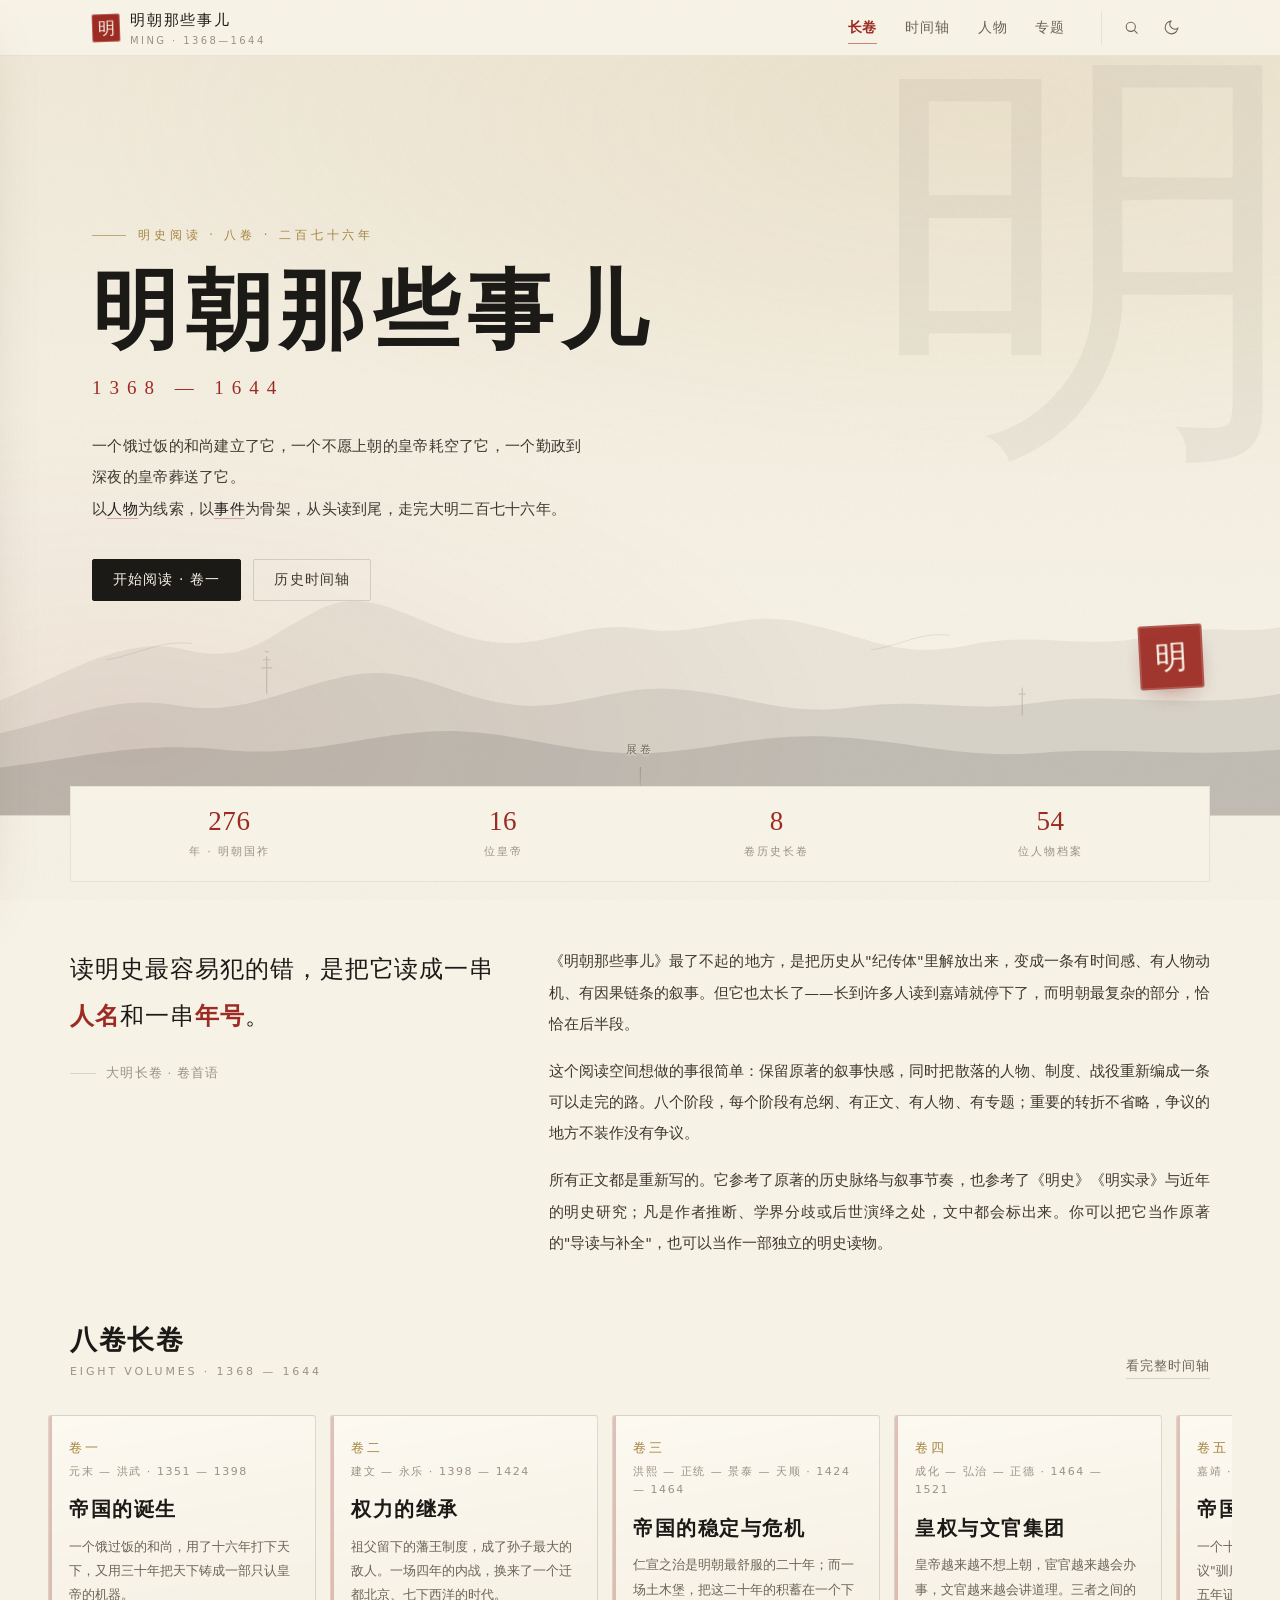
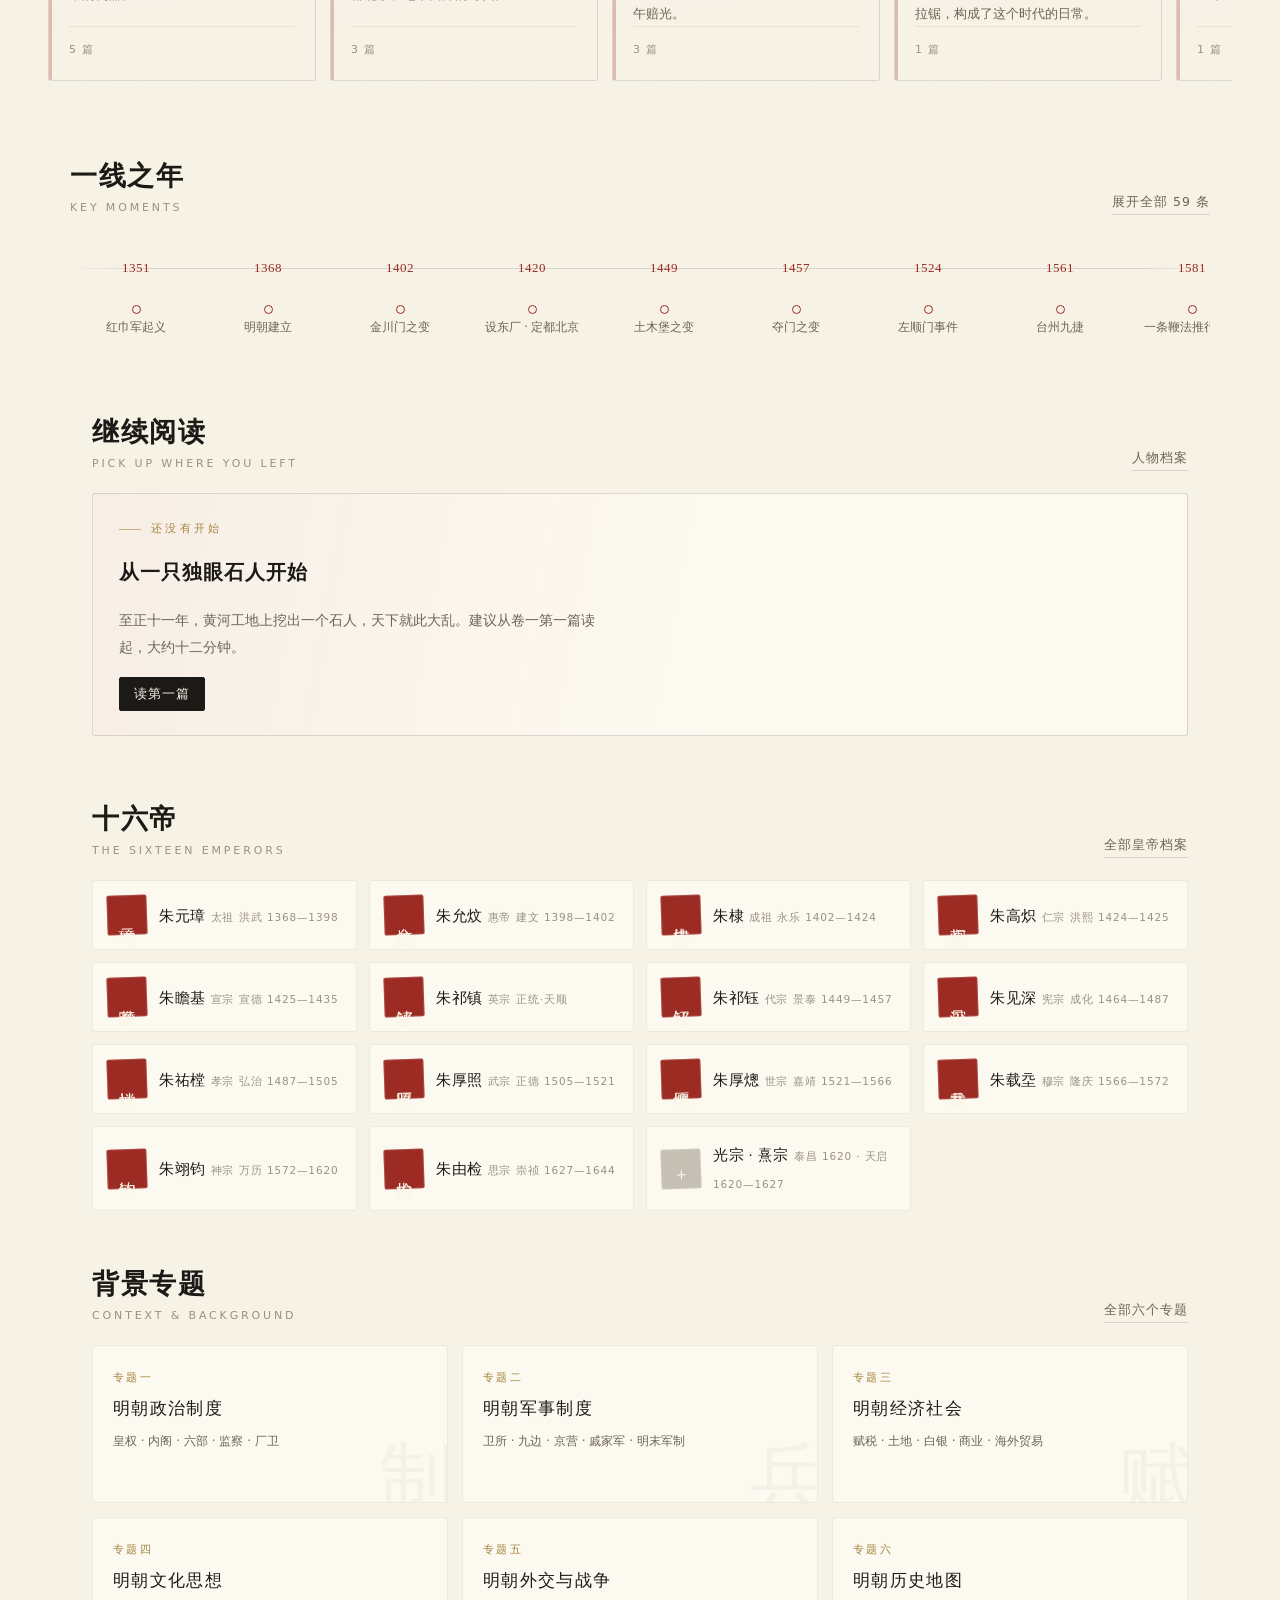
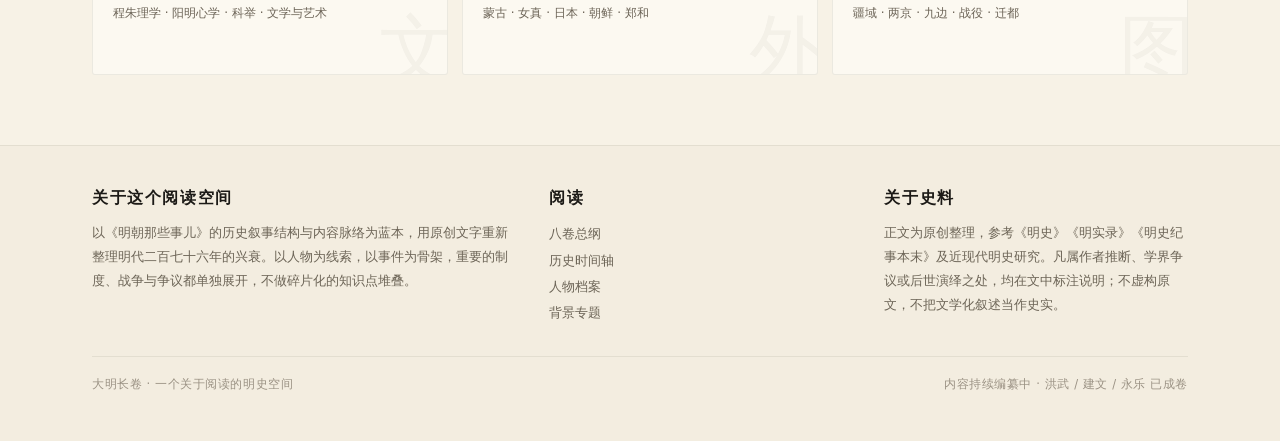
==== index.html @ fdb30eca "大明长卷：明代历史沉浸式阅读平台 首版（16 篇长篇叙事 + 54 人物档案 + 6 专题）" ====
<!DOCTYPE html>
<html lang="zh-CN" data-theme="light">
<head>
<meta charset="UTF-8">
<meta name="viewport" content="width=device-width, initial-scale=1, viewport-fit=cover">
<title>明朝那些事儿 · 明代历史沉浸式阅读</title>
<meta name="description" content="以《明朝那些事儿》的历史脉络为蓝本，用原创文字重述明代二百七十六年：八卷、十六篇长文、五十余位人物档案、六个背景专题。">
<link rel="icon" href="assets/img/favicon.svg" type="image/svg+xml">
<link rel="stylesheet" href="assets/css/base.css">
<link rel="stylesheet" href="assets/css/pages.css">
</head>
<body>

<main>
  <!-- ============ 卷首 ============ -->
  <section class="hero">
    <div class="hero-ink" id="ink"></div>
    <div class="hero-char">明</div>
    <div class="hero-inner wrap">
      <p class="hero-kicker">明史阅读 · 八卷 · 二百七十六年</p>
      <h1 class="hero-title">明朝那些事儿</h1>
      <p class="hero-years">1368 — 1644</p>
      <p class="hero-sub">
        一个饿过饭的和尚建立了它，一个不愿上朝的皇帝耗空了它，一个勤政到深夜的皇帝葬送了它。<br>
        以<em>人物</em>为线索，以<em>事件</em>为骨架，从头读到尾，走完大明二百七十六年。
      </p>
      <div class="hero-actions">
        <a class="btn" href="read.html?ch=ch01">开始阅读 · 卷一</a>
        <a class="btn ghost" href="timeline.html">历史时间轴</a>
      </div>
    </div>
    <div class="hero-seal">明</div>
    <div class="hero-scroll">展卷</div>
  </section>

  <div class="stat-bar wrap" id="stats"></div>

  <!-- ============ 引言 ============ -->
  <section class="intro wrap">
    <div class="intro-grid">
      <div class="reveal">
        <p class="intro-lead">读明史最容易犯的错，是把它读成一串<b>人名</b>和一串<b>年号</b>。</p>
        <p class="intro-sig">大明长卷 · 卷首语</p>
      </div>
      <div class="intro-body reveal" id="introBody"></div>
    </div>
  </section>

  <!-- ============ 八卷 ============ -->
  <section class="vols wrap" id="volumes">
    <div class="sec-head reveal">
      <h2 class="sec-title">八卷长卷<small>EIGHT VOLUMES · 1368 — 1644</small></h2>
      <a class="sec-more" href="timeline.html">看完整时间轴</a>
    </div>
  </section>
  <div class="wrap" style="padding:0"><div class="vol-strip" id="volStrip"></div></div>

  <!-- ============ 时间轴 ============ -->
  <section class="tl-mini wrap">
    <div class="sec-head reveal">
      <h2 class="sec-title">一线之年<small>KEY MOMENTS</small></h2>
      <a class="sec-more" href="timeline.html">展开全部 59 条</a>
    </div>
    <div class="tl-rail" id="tlRail"></div>
  </section>

  <!-- ============ 继续阅读 ============ -->
  <section class="wrap" style="padding-top:40px">
    <div class="sec-head reveal">
      <h2 class="sec-title">继续阅读<small>PICK UP WHERE YOU LEFT</small></h2>
      <a class="sec-more" href="people.html">人物档案</a>
    </div>
    <div class="reveal" id="resumeBox"></div>
    <div class="reveal" id="shelf" style="margin-top:14px"></div>
  </section>

  <!-- ============ 帝王 ============ -->
  <section class="wrap" style="padding-top:52px">
    <div class="sec-head reveal">
      <h2 class="sec-title">十六帝<small>THE SIXTEEN EMPERORS</small></h2>
      <a class="sec-more" href="people.html?cat=emperor">全部皇帝档案</a>
    </div>
    <div class="emp-row reveal" id="empRow"></div>
  </section>

  <!-- ============ 专题 ============ -->
  <section class="wrap" style="padding-top:56px">
    <div class="sec-head reveal">
      <h2 class="sec-title">背景专题<small>CONTEXT & BACKGROUND</small></h2>
      <a class="sec-more" href="topics.html">全部六个专题</a>
    </div>
    <div class="topic-grid reveal" id="topicGrid"></div>
  </section>
</main>

<script src="assets/js/data/volumes.js"></script>
<script src="assets/js/data/people.js"></script>
<script src="assets/js/data/topics.js"></script>
<script src="assets/js/data/chapters-1.js"></script>
<script src="assets/js/data/chapters-2.js"></script>
<script src="assets/js/data/chapters-3.js"></script>
<script src="assets/js/core.js"></script>
<script>
(function(){
  const M = window.MING, $ = s => document.querySelector(s);
  M.chrome('home');
  M.reader.apply();

  $('#ink').innerHTML = M.inkLandscape();

  /* 数据条 */
  $('#stats').innerHTML = [
    ['276', '年 · 明朝国祚'],
    ['16', '位皇帝'],
    ['8', '卷历史长卷'],
    ['54', '位人物档案'],
  ].map(([n, l]) => `<div class="stat-cell"><div class="stat-num">${n}</div><div class="stat-lab">${l}</div></div>`).join('');

  /* 引言 */
  $('#introBody').innerHTML = `
    <p>《明朝那些事儿》最了不起的地方，是把历史从"纪传体"里解放出来，变成一条有时间感、有人物动机、有因果链条的叙事。但它也太长了——长到许多人读到嘉靖就停下了，而明朝最复杂的部分，恰恰在后半段。</p>
    <p>这个阅读空间想做的事很简单：保留原著的叙事快感，同时把散落的人物、制度、战役重新编成一条可以走完的路。八个阶段，每个阶段有总纲、有正文、有人物、有专题；重要的转折不省略，争议的地方不装作没有争议。</p>
    <p>所有正文都是重新写的。它参考了原著的历史脉络与叙事节奏，也参考了《明史》《明实录》与近年的明史研究；凡是作者推断、学界分歧或后世演绎之处，文中都会标出来。你可以把它当作原著的"导读与补全"，也可以当作一部独立的明史读物。</p>`;

  /* 八卷 */
  $('#volStrip').innerHTML = M.volumes.map(M.volCard).join('');

  /* 时间轴 */
  const pick = [1351, 1368, 1402, 1420, 1449, 1457, 1524, 1561, 1581, 1619, 1644, 1662];
  const rail = pick.map(y => {
    const evs = M.timeline.filter(t => t.y === y);
    if (!evs.length) return '';
    return `<a class="tl-node" href="timeline.html">
      <div class="tl-year">${y}</div>
      <div class="tl-dot"></div>
      <div class="tl-txt">${M.esc(evs[0].t)}</div>
    </a>`;
  }).join('');
  $('#tlRail').innerHTML = rail;

  /* 继续阅读 */
  const last = M.pos.last();
  const box = $('#resumeBox');
  if (last && M.chapter(last.id)) {
    const c = M.chapter(last.id), v = M.vol(c.vol), r = Math.round(M.pos.get(c.id) * 100);
    box.innerHTML = `<div class="resume">
      <span class="kicker">上次读到</span>
      <h3 class="resume-ch">${M.esc(c.title)}</h3>
      <div class="resume-meta"><span>${v.no} · ${v.title}</span><span>${c.years}</span><span>已读 ${r}%</span><span>${M.fmtDate(last.t)}</span></div>
      <div class="resume-bar"><i style="width:${Math.max(2, r)}%"></i></div>
      <div style="display:flex;gap:10px;flex-wrap:wrap;align-items:center">
        <a class="btn sm" href="read.html?ch=${c.id}">${r > 1 ? '接着读' : '开始读'}</a>
        <a class="btn ghost sm" href="read.html?ch=${c.id}&from=top">从头读</a>
        <span style="font-size:11.5px;color:var(--ink-4);letter-spacing:.06em">阅读位置与书签保存在本机</span>
      </div>
    </div>`;
  } else {
    box.innerHTML = `<div class="resume"><div class="resume-empty">
      <span class="kicker">还没有开始</span>
      <h3 class="resume-ch">从一只独眼石人开始</h3>
      <p style="font-size:13.5px;line-height:2;color:var(--ink-3);max-width:36em;margin:0">
        至正十一年，黄河工地上挖出一个石人，天下就此大乱。建议从卷一第一篇读起，大约十二分钟。</p>
      <a class="btn sm" href="read.html?ch=ch01" style="margin-top:6px">读第一篇</a>
    </div></div>`;
  }

  /* 书架：收藏、书签与足迹 */
  const favs = M.fav.all().filter(id => M.chapter(id)).slice(0, 6);
  const marks = M.mark.all().filter(m => M.chapter(m.id)).slice(0, 4);
  const hist = M.pos.hist().filter(h => M.chapter(h.id)).slice(0, 5);
  const shelf = $('#shelf');
  if (favs.length || marks.length || hist.length > 1) {
    shelf.innerHTML = `
      ${favs.length ? `<div style="margin-bottom:16px">
        <div style="font-size:11px;letter-spacing:.2em;color:var(--ink-4);margin-bottom:9px">收藏的篇目</div>
        <div style="display:flex;gap:8px;flex-wrap:wrap">
          ${favs.map(id => { const c = M.chapter(id); return `<a class="chip" href="read.html?ch=${c.id}">
            <span style="color:var(--zhu);margin-right:6px">▮</span>${M.esc(c.title)}</a>`; }).join('')}
        </div></div>` : ''}
      ${marks.length ? `<div style="margin-bottom:16px">
        <div style="font-size:11px;letter-spacing:.2em;color:var(--ink-4);margin-bottom:9px">书签</div>
        <div style="display:flex;flex-direction:column;gap:7px">
          ${marks.map(m => { const c = M.chapter(m.id); return `<a href="read.html?ch=${c.id}" style="display:flex;gap:10px;align-items:baseline;padding:9px 12px;border:1px solid var(--line-2);border-radius:2px;background:var(--card)">
            <span style="font-size:10.5px;color:var(--gold);letter-spacing:.08em;white-space:nowrap">${M.esc(c.title)}</span>
            <span style="font-size:11.5px;color:var(--ink-4);overflow:hidden;text-overflow:ellipsis;white-space:nowrap">${M.esc(m.text || '')}</span></a>`; }).join('')}
        </div></div>` : ''}
      ${hist.length > 1 ? `<div>
        <div style="font-size:11px;letter-spacing:.2em;color:var(--ink-4);margin-bottom:9px">阅读足迹</div>
        <div style="display:flex;gap:16px;flex-wrap:wrap">
          ${hist.map(h => { const c = M.chapter(h.id); return `<a href="read.html?ch=${c.id}" style="font-size:12px;color:var(--ink-3);border-bottom:1px dotted var(--line)">
            ${M.esc(c.title)} <span style="color:var(--ink-4);font-size:10.5px">${M.fmtDate(h.t)}</span></a>`; }).join('')}
        </div></div>` : ''}`;
  }

  /* 十六帝 */
  const EMP = [
    ['zhuyuanzhang', '太祖', '洪武 1368—1398'],
    ['zhuyunwen', '惠帝', '建文 1398—1402'],
    ['zhudi', '成祖', '永乐 1402—1424'],
    ['zhugaochi', '仁宗', '洪熙 1424—1425'],
    ['zhuzhanji', '宣宗', '宣德 1425—1435'],
    ['zhuqizhen', '英宗', '正统·天顺'],
    ['zhubianyu', '代宗', '景泰 1449—1457'],
    ['zhujianshen', '宪宗', '成化 1464—1487'],
    ['zhuyoutang', '孝宗', '弘治 1487—1505'],
    ['zhuhouzhao', '武宗', '正德 1505—1521'],
    ['zhuhouzhong', '世宗', '嘉靖 1521—1566'],
    ['zhuzaihou', '穆宗', '隆庆 1566—1572'],
    ['zhuyijun', '神宗', '万历 1572—1620'],
    ['zhuyoujian', '思宗', '崇祯 1627—1644'],
  ];
  $('#empRow').innerHTML = EMP.map(([id, miao, reign]) => {
    const p = M.person(id);
    return `<a class="emp" href="person.html?id=${id}">
      <span class="emp-seal">${p ? M.sealChar(p) : '明'}</span>
      <span><span class="emp-name">${p ? p.name : '待补'} <span style="font-size:10.5px;color:var(--ink-4)">${miao}</span></span>
      <span class="emp-meta">${reign}</span></span></a>`;
  }).join('') + `<a class="emp pending" href="timeline.html">
      <span class="emp-seal">＋</span>
      <span><span class="emp-name">光宗 · 熹宗</span>
      <span class="emp-meta">泰昌 1620 · 天启 1620—1627</span></span></a>`;

  /* 专题 */
  $('#topicGrid').innerHTML = M.topics.map(M.topicCard).join('');

  M.reveal();
})();
</script>
</body>
</html>
---- assets/css/base.css ----
/* ===========================================================
   大明长卷 · 基础层
   宣纸 / 墨 / 朱印 / 古铜金
   =========================================================== */

:root{
  --paper:#F7F2E6;
  --paper-2:#F1EADA;
  --paper-3:#E8DEC8;
  --ink:#1C1A17;
  --ink-2:#3E3830;
  --ink-3:#6C6457;
  --ink-4:#9A9184;
  --zhu:#9C2B23;
  --zhu-2:#B84A3C;
  --gold:#A5843F;
  --gold-2:#C4A768;
  --line:rgba(28,26,23,.14);
  --line-2:rgba(28,26,23,.075);
  --card:rgba(255,253,247,.62);
  --shadow:0 1px 2px rgba(70,58,40,.05),0 10px 30px -14px rgba(70,58,40,.22);
  --shadow-lg:0 2px 4px rgba(70,58,40,.05),0 24px 60px -28px rgba(70,58,40,.34);
  --serif:"Songti SC","Source Han Serif SC","Noto Serif CJK SC","SimSun",serif;
  --kai:"Kaiti SC","STKaiti","KaiTi",var(--serif);
  --sans:"PingFang SC","Hiragino Sans GB","Microsoft YaHei",system-ui,-apple-system,sans-serif;
  --maxw:1140px;
  --r-size:17.5px;
  --r-lh:1.95;
  --r-width:37em;
  --r-font:var(--serif);
  --nav-h:56px;
}

[data-theme="dark"]{
  --paper:#14110E;
  --paper-2:#1A1613;
  --paper-3:#241E18;
  --ink:#EAE3D4;
  --ink-2:#D3CAB8;
  --ink-3:#A79D89;
  --ink-4:#7B7260;
  --zhu:#C0553F;
  --zhu-2:#D46D53;
  --gold:#C0A265;
  --gold-2:#D9BF87;
  --line:rgba(234,227,212,.15);
  --line-2:rgba(234,227,212,.08);
  --card:rgba(255,250,238,.045);
  --shadow:0 10px 30px -14px rgba(0,0,0,.7);
  --shadow-lg:0 24px 60px -28px rgba(0,0,0,.85);
}

*,*::before,*::after{box-sizing:border-box}

html{-webkit-text-size-adjust:100%;scroll-behavior:smooth}
@media (prefers-reduced-motion:reduce){html{scroll-behavior:auto}}

body{
  margin:0;
  background:var(--paper);
  color:var(--ink);
  font-family:var(--sans);
  font-size:16px;
  line-height:1.7;
  -webkit-font-smoothing:antialiased;
  text-rendering:optimizeLegibility;
  overflow-x:hidden;
}

/* 宣纸纤维纹理 */
body::after{
  content:"";
  position:fixed;
  inset:0;
  z-index:0;
  pointer-events:none;
  opacity:.42;
  mix-blend-mode:multiply;
  background-image:url("data:image/svg+xml;utf8,<svg xmlns='http://www.w3.org/2000/svg' width='260' height='260'><filter id='n'><feTurbulence type='fractalNoise' baseFrequency='0.82' numOctaves='3' stitchTiles='stitch'/><feColorMatrix type='saturate' values='0'/></filter><rect width='260' height='260' filter='url(%23n)' opacity='0.16'/></svg>");
}
[data-theme="dark"] body::after{opacity:.3;mix-blend-mode:screen}

img,svg{max-width:100%;display:block}
a{color:inherit;text-decoration:none}
button{font:inherit;color:inherit}

::selection{background:rgba(156,43,35,.16)}

/* ---------- 版心 ---------- */
.wrap{width:100%;max-width:var(--maxw);margin:0 auto;padding:0 22px}
.wrap-narrow{width:100%;max-width:760px;margin:0 auto;padding:0 22px}

/* ---------- 顶栏 ---------- */
.site-head{
  position:sticky;top:0;z-index:60;
  height:var(--nav-h);
  display:flex;align-items:center;
  background:color-mix(in srgb,var(--paper) 88%,transparent);
  backdrop-filter:saturate(1.2) blur(14px);
  border-bottom:1px solid var(--line-2);
}
.site-head .wrap{display:flex;align-items:center;gap:18px;height:100%}
.brand{display:flex;align-items:center;gap:10px;flex-shrink:0}
.brand-mark{
  width:28px;height:28px;display:grid;place-items:center;
  background:var(--zhu);color:#FBF6EA;
  font-family:var(--kai);font-size:17px;line-height:1;
  border-radius:2px;
  box-shadow:inset 0 0 0 1px rgba(255,255,255,.22);
  transform:rotate(-2deg);
}
.brand-txt{font-family:var(--serif);font-size:15px;letter-spacing:.12em;color:var(--ink)}
.brand-sub{font-size:10px;letter-spacing:.24em;color:var(--ink-4);display:block;margin-top:-1px}

.nav{display:flex;align-items:center;gap:4px;margin-left:auto}
.nav a{
  padding:7px 12px;font-size:13.5px;letter-spacing:.06em;color:var(--ink-3);
  border-radius:3px;position:relative;transition:color .18s,background .18s;
}
.nav a:hover{color:var(--ink);background:var(--line-2)}
.nav a[aria-current="page"]{color:var(--zhu);font-weight:600}
.nav a[aria-current="page"]::after{
  content:"";position:absolute;left:12px;right:12px;bottom:2px;height:1px;background:var(--zhu);opacity:.55;
}
.head-tools{display:flex;align-items:center;gap:6px;margin-left:6px;padding-left:12px;border-left:1px solid var(--line-2)}
.icon-btn{
  width:34px;height:34px;display:grid;place-items:center;
  border:1px solid transparent;border-radius:50%;background:none;cursor:pointer;
  color:var(--ink-3);transition:.18s;
}
.icon-btn:hover{color:var(--ink);background:var(--line-2)}
.icon-btn svg{width:17px;height:17px;stroke:currentColor;fill:none;stroke-width:1.5}

@media (max-width:760px){
  .nav{display:none}
  .brand-sub{display:none}
}

/* ---------- 底部导航（移动端） ---------- */
.tabbar{
  position:fixed;left:0;right:0;bottom:0;z-index:55;
  display:none;
  background:color-mix(in srgb,var(--paper) 92%,transparent);
  backdrop-filter:blur(14px);
  border-top:1px solid var(--line-2);
  padding:6px 4px calc(6px + env(safe-area-inset-bottom));
}
.tabbar a{
  flex:1;display:flex;flex-direction:column;align-items:center;gap:2px;
  font-size:10.5px;letter-spacing:.06em;color:var(--ink-4);padding:5px 0;
}
.tabbar a svg{width:19px;height:19px;stroke:currentColor;fill:none;stroke-width:1.4}
.tabbar a.on{color:var(--zhu)}
@media (max-width:760px){
  .tabbar{display:flex}
  body.has-tabbar{padding-bottom:64px}
}

/* ---------- 通用元件 ---------- */
.btn{
  display:inline-flex;align-items:center;justify-content:center;gap:8px;
  height:42px;padding:0 20px;border-radius:2px;
  background:var(--ink);color:var(--paper);
  font-size:14px;letter-spacing:.08em;
  border:1px solid var(--ink);
  transition:.2s;cursor:pointer;
}
.btn:hover{background:var(--zhu);border-color:var(--zhu);color:#FBF6EA}
.btn.ghost{background:transparent;color:var(--ink-2);border-color:var(--line)}
.btn.ghost:hover{background:transparent;border-color:var(--zhu);color:var(--zhu)}
.btn.sm{height:34px;padding:0 14px;font-size:12.5px}

.kicker{
  font-size:11px;letter-spacing:.3em;color:var(--gold);
  text-transform:uppercase;display:flex;align-items:center;gap:10px;
}
.kicker::before{content:"";width:22px;height:1px;background:var(--gold);opacity:.6}

.sec-head{display:flex;align-items:flex-end;justify-content:space-between;gap:16px;margin-bottom:22px}
.sec-title{
  font-family:var(--serif);font-size:clamp(21px,3.4vw,27px);font-weight:600;
  letter-spacing:.06em;margin:0;line-height:1.3;
}
.sec-title small{display:block;font-size:11px;letter-spacing:.26em;color:var(--ink-4);font-family:var(--sans);font-weight:400;margin-top:7px}
.sec-more{font-size:12.5px;color:var(--ink-3);letter-spacing:.08em;white-space:nowrap;border-bottom:1px solid var(--line);padding-bottom:2px}
.sec-more:hover{color:var(--zhu);border-color:var(--zhu)}

.rule{display:flex;align-items:center;gap:12px;color:var(--ink-4);margin:0}
.rule::before,.rule::after{content:"";height:1px;flex:1;background:var(--line)}
.rule i{width:5px;height:5px;background:var(--gold);opacity:.7;transform:rotate(45deg)}

.chip{
  display:inline-flex;align-items:center;height:31px;padding:0 13px;
  border:1px solid var(--line);border-radius:99px;
  font-size:12.5px;color:var(--ink-3);background:transparent;cursor:pointer;
  letter-spacing:.04em;transition:.16s;white-space:nowrap;
}
.chip:hover{border-color:var(--ink-4);color:var(--ink)}
.chip.on{background:var(--ink);border-color:var(--ink);color:var(--paper)}

.seal{
  display:inline-grid;place-items:center;
  width:26px;height:26px;background:var(--zhu);color:#FBF6EA;
  font-family:var(--kai);font-size:15px;line-height:1;border-radius:2px;
  box-shadow:inset 0 0 0 1px rgba(255,255,255,.18);
}

.tag{
  display:inline-block;font-size:11px;letter-spacing:.1em;color:var(--gold);
  border:1px solid currentColor;opacity:.9;padding:1px 6px;border-radius:2px;
}

/* 卷首大字水印 */
.big-char{
  position:absolute;font-family:var(--kai);color:var(--ink);
  opacity:.035;pointer-events:none;user-select:none;line-height:.8;
}

/* ---------- 页脚 ---------- */
.site-foot{
  margin-top:70px;border-top:1px solid var(--line-2);
  padding:38px 0 46px;background:color-mix(in srgb,var(--paper-2) 55%,transparent);
  position:relative;z-index:1;
}
.foot-grid{display:grid;grid-template-columns:1.4fr 1fr 1fr;gap:32px}
.foot-title{font-family:var(--serif);font-size:16px;letter-spacing:.1em;margin:0 0 10px}
.foot-txt{font-size:12.5px;color:var(--ink-3);line-height:1.9;margin:0;max-width:38em}
.foot-txt a{border-bottom:1px solid var(--line)}
.foot-list{list-style:none;margin:0;padding:0;font-size:12.5px;color:var(--ink-3);line-height:2.1}
.foot-list a:hover{color:var(--zhu)}
.foot-bottom{
  margin-top:30px;padding-top:18px;border-top:1px solid var(--line-2);
  display:flex;justify-content:space-between;gap:14px;flex-wrap:wrap;
  font-size:11.5px;color:var(--ink-4);letter-spacing:.05em;
}
@media (max-width:760px){
  .foot-grid{grid-template-columns:1fr;gap:22px}
  .site-foot{margin-top:48px;padding-bottom:60px}
}

/* ---------- 顶部阅读进度条 ---------- */
.top-progress{
  position:fixed;top:0;left:0;height:2px;width:0%;
  background:linear-gradient(90deg,var(--zhu),var(--gold));
  z-index:80;transition:width .1s linear;
}

/* ---------- 淡入 ---------- */
.reveal{opacity:0;transform:translateY(14px);transition:opacity .7s ease,transform .7s cubic-bezier(.2,.7,.3,1)}
.reveal.in{opacity:1;transform:none}
@media (prefers-reduced-motion:reduce){.reveal{opacity:1;transform:none}}

/* 滚动条 */
::-webkit-scrollbar{width:9px;height:9px}
::-webkit-scrollbar-thumb{background:var(--line);border-radius:9px}
::-webkit-scrollbar-track{background:transparent}

/* 工具类 */
.mt-0{margin-top:0}.mb-0{margin-bottom:0}
.hide{display:none!important}
.center{text-align:center}
.mono{font-variant-numeric:tabular-nums}
---- assets/css/pages.css ----
/* ===========================================================
   大明长卷 · 页面层（首页 / 时间轴 / 人物 / 专题 / 卷宗）
   =========================================================== */

/* ================= 首页 · 长卷卷首 ================= */
.hero{
  position:relative;
  min-height:min(88vh,760px);
  display:flex;align-items:center;
  overflow:hidden;
  padding:64px 0 0;
  border-bottom:1px solid var(--line-2);
  background:
    radial-gradient(120% 80% at 78% 8%,rgba(196,167,104,.13),transparent 60%),
    radial-gradient(90% 70% at 10% 90%,rgba(156,43,35,.07),transparent 62%),
    linear-gradient(180deg,var(--paper-2),var(--paper) 70%);
}
[data-theme="dark"] .hero{
  background:
    radial-gradient(120% 80% at 78% 8%,rgba(196,167,104,.10),transparent 60%),
    radial-gradient(90% 70% at 10% 90%,rgba(192,85,63,.10),transparent 62%),
    linear-gradient(180deg,#181410,var(--paper) 72%);
}
.hero-ink{
  position:absolute;inset:auto 0 0 0;height:56%;pointer-events:none;
  opacity:.85;
  -webkit-mask-image:linear-gradient(180deg,transparent,#000 34%);
  mask-image:linear-gradient(180deg,transparent,#000 34%);
}
.hero-ink svg{width:100%;height:100%}
.hero-char{
  position:absolute;right:-2vw;top:4%;font-family:var(--kai);
  font-size:clamp(200px,34vw,520px);line-height:.8;color:var(--ink);
  opacity:.045;pointer-events:none;user-select:none;
}
.hero-inner{position:relative;z-index:2;padding-bottom:12vh}
.hero-kicker{
  display:flex;align-items:center;gap:12px;
  font-size:11.5px;letter-spacing:.34em;color:var(--gold);margin:0 0 20px;
}
.hero-kicker::before{content:"";width:34px;height:1px;background:var(--gold);opacity:.65}
.hero-title{
  font-family:var(--serif);font-weight:600;
  font-size:clamp(40px,8.6vw,86px);
  line-height:1.08;letter-spacing:.09em;
  margin:0 0 14px;color:var(--ink);
  text-shadow:0 1px 0 rgba(255,255,255,.35);
}
.hero-years{
  font-family:var(--serif);font-variant-numeric:tabular-nums;
  font-size:clamp(15px,2.4vw,19px);letter-spacing:.42em;color:var(--zhu);
  margin:0 0 26px;
}
.hero-sub{
  max-width:33em;font-size:clamp(13.5px,1.6vw,15px);line-height:2.1;
  color:var(--ink-2);margin:0 0 34px;letter-spacing:.02em;
}
.hero-sub em{font-style:normal;color:var(--ink);border-bottom:1px solid rgba(156,43,35,.35)}
.hero-actions{display:flex;gap:12px;flex-wrap:wrap}
.hero-seal{
  position:absolute;right:max(22px,6vw);bottom:14vh;z-index:3;
  width:64px;height:64px;display:grid;place-items:center;
  background:var(--zhu);color:#FBF6EA;font-family:var(--kai);font-size:32px;
  border-radius:3px;transform:rotate(-3deg);
  box-shadow:inset 0 0 0 2px rgba(255,255,255,.16),0 10px 24px -12px rgba(120,30,25,.6);
  opacity:.94;
}
.hero-scroll{
  position:absolute;left:50%;bottom:22px;transform:translateX(-50%);
  font-size:10.5px;letter-spacing:.3em;color:var(--ink-3);
  display:flex;flex-direction:column;align-items:center;gap:8px;z-index:3;
  text-shadow:0 1px 2px var(--paper);
}
.hero-scroll::after{
  content:"";width:1px;height:26px;background:linear-gradient(var(--ink-4),transparent);
  animation:drop 2.4s ease-in-out infinite;
}
@keyframes drop{0%,100%{opacity:.2;transform:scaleY(.6)}50%{opacity:.9;transform:scaleY(1)}}
@media (max-width:760px){
  .hero{min-height:82vh;padding-top:44px}
  .hero-inner{padding-bottom:16vh}
  .hero-seal{width:48px;height:48px;font-size:24px;bottom:20vh;right:20px}
  .hero-years{letter-spacing:.3em}
}

/* ================= 数据条 ================= */
.stat-bar{
  display:grid;grid-template-columns:repeat(4,1fr);gap:1px;
  background:var(--line-2);border:1px solid var(--line-2);
  margin:-30px auto 0;position:relative;z-index:5;max-width:var(--maxw);
  background-color:var(--paper);
}
.stat-cell{background:var(--paper);padding:20px 18px;text-align:center}
.stat-num{font-family:var(--serif);font-size:clamp(21px,3vw,27px);color:var(--zhu);letter-spacing:.02em;line-height:1.1}
.stat-lab{font-size:11px;letter-spacing:.18em;color:var(--ink-4);margin-top:6px}
@media (max-width:600px){
  .stat-bar{grid-template-columns:repeat(2,1fr);margin:-24px 16px 0;max-width:none}
}

/* ================= 引言 ================= */
.intro{padding:64px 0 8px}
.intro-grid{display:grid;grid-template-columns:1fr 1.55fr;gap:52px;align-items:start}
.intro-lead{font-family:var(--serif);font-size:clamp(19px,2.6vw,24px);line-height:1.95;letter-spacing:.04em;margin:0}
.intro-lead b{color:var(--zhu);font-weight:600}
.intro-body p{font-size:14.5px;line-height:2.15;color:var(--ink-2);margin:0 0 16px;text-align:justify}
.intro-body p:last-child{margin-bottom:0}
.intro-sig{
  margin-top:22px;font-family:var(--kai);font-size:13px;color:var(--ink-4);letter-spacing:.1em;
  display:flex;align-items:center;gap:10px;
}
.intro-sig::before{content:"";width:26px;height:1px;background:var(--line)}
@media (max-width:820px){
  .intro{padding:44px 0 8px}
  .intro-grid{grid-template-columns:1fr;gap:22px}
}

/* ================= 八卷长卷 ================= */
.vols{padding:56px 0 10px;position:relative}
.vol-strip{
  display:flex;gap:14px;overflow-x:auto;padding:4px 22px 22px;
  scroll-snap-type:x proximity;
  margin:0 -22px;
  scrollbar-width:thin;
}
.vol-card{
  position:relative;flex:0 0 268px;scroll-snap-align:start;
  background:linear-gradient(170deg,var(--card),transparent 70%);
  border:1px solid var(--line);border-radius:3px;
  padding:22px 20px 20px;min-height:246px;
  display:flex;flex-direction:column;
  transition:.24s;overflow:hidden;
}
.vol-card::before{
  content:"";position:absolute;left:0;top:0;bottom:0;width:3px;
  background:var(--zhu);opacity:.28;transition:.24s;
}
.vol-card:hover{border-color:rgba(156,43,35,.35);transform:translateY(-3px);box-shadow:var(--shadow)}
.vol-card:hover::before{opacity:1;width:3px}
.vol-no{
  font-family:var(--kai);font-size:12.5px;letter-spacing:.24em;color:var(--gold);
}
.vol-era{font-size:11px;letter-spacing:.14em;color:var(--ink-4);margin-top:3px}
.vol-title{
  font-family:var(--serif);font-size:19.5px;font-weight:600;letter-spacing:.08em;
  margin:14px 0 10px;line-height:1.5;
}
.vol-intro{
  font-size:12.5px;line-height:1.95;color:var(--ink-3);margin:0;
  display:-webkit-box;-webkit-line-clamp:3;-webkit-box-orient:vertical;overflow:hidden;
}
.vol-foot{
  margin-top:auto;padding-top:14px;display:flex;align-items:center;justify-content:space-between;
  font-size:11px;letter-spacing:.1em;color:var(--ink-4);
  border-top:1px solid var(--line-2);
}
.vol-foot .arrow{color:var(--zhu);opacity:0;transform:translateX(-4px);transition:.24s}
.vol-card:hover .vol-foot .arrow{opacity:1;transform:none}

/* ================= 时间轴（首页横条） ================= */
.tl-mini{padding:56px 0 20px;position:relative}
.tl-rail{
  display:flex;gap:0;overflow-x:auto;padding:8px 0 18px;
  position:relative;scrollbar-width:thin;
}
.tl-rail::before{
  content:"";position:absolute;left:0;right:0;top:31px;height:1px;
  background:linear-gradient(90deg,transparent,var(--line) 6%,var(--line) 94%,transparent);
}
.tl-node{
  flex:0 0 auto;width:132px;text-align:center;position:relative;padding-top:0;
}
.tl-dot{
  width:9px;height:9px;border-radius:50%;background:var(--paper);
  border:1px solid var(--zhu);margin:26px auto 0;position:relative;z-index:1;
  transition:.2s;
}
.tl-node:hover .tl-dot{background:var(--zhu);box-shadow:0 0 0 4px rgba(156,43,35,.12)}
.tl-year{font-family:var(--serif);font-size:13px;color:var(--zhu);letter-spacing:.04em;margin-top:12px}
.tl-txt{font-size:11.5px;color:var(--ink-3);margin-top:4px;line-height:1.6;padding:0 4px}

/* ================= 帝王世系 ================= */
.emp-row{display:grid;grid-template-columns:repeat(4,1fr);gap:12px}
.emp{
  display:flex;gap:12px;align-items:center;padding:14px 14px;
  border:1px solid var(--line-2);border-radius:3px;background:var(--card);
  transition:.2s;
}
.emp:hover{border-color:var(--line);background:var(--paper-2)}
.emp-seal{
  flex:0 0 40px;width:40px;height:40px;display:grid;place-items:center;
  background:var(--zhu);color:#FBF6EA;font-family:var(--kai);font-size:17px;line-height:1.05;
  writing-mode:vertical-rl;letter-spacing:0;
  border-radius:2px;transform:rotate(-2deg);
  box-shadow:inset 0 0 0 1px rgba(255,255,255,.16);
}
.emp.pending .emp-seal{background:var(--ink-4);opacity:.55}
.emp-name{font-family:var(--serif);font-size:14.5px;letter-spacing:.05em}
.emp-meta{font-size:10.5px;color:var(--ink-4);letter-spacing:.08em;margin-top:2px}
@media (max-width:900px){.emp-row{grid-template-columns:repeat(3,1fr)}}
@media (max-width:600px){.emp-row{grid-template-columns:repeat(2,1fr);gap:9px}.emp{padding:11px}.emp-seal{flex:0 0 34px;width:34px;height:34px;font-size:18px}}

/* ================= 继续阅读 ================= */
.resume{
  position:relative;border:1px solid var(--line);border-radius:3px;
  padding:26px 26px 24px;overflow:hidden;
  background:
    linear-gradient(100deg,rgba(156,43,35,.05),transparent 55%),
    var(--card);
}
.resume-empty{display:flex;flex-direction:column;gap:10px;align-items:flex-start}
.resume-ch{font-family:var(--serif);font-size:20px;letter-spacing:.05em;margin:6px 0 8px}
.resume-meta{font-size:11.5px;color:var(--ink-4);letter-spacing:.1em;display:flex;gap:14px;flex-wrap:wrap}
.resume-bar{height:3px;background:var(--line-2);margin:18px 0 16px;border-radius:2px;overflow:hidden}
.resume-bar i{display:block;height:100%;background:linear-gradient(90deg,var(--zhu),var(--gold))}

/* ================= 专题入口 ================= */
.topic-grid{display:grid;grid-template-columns:repeat(3,1fr);gap:14px}
.topic-card{
  border:1px solid var(--line-2);border-radius:3px;padding:22px 20px;
  background:var(--card);position:relative;overflow:hidden;transition:.22s;
  display:flex;flex-direction:column;gap:9px;min-height:158px;
}
.topic-card:hover{border-color:rgba(165,132,63,.5);transform:translateY(-2px);box-shadow:var(--shadow)}
.topic-num{
  font-family:var(--serif);font-size:11px;letter-spacing:.22em;color:var(--gold);
}
.topic-name{font-family:var(--serif);font-size:17px;letter-spacing:.08em;line-height:1.5}
.topic-desc{font-size:12px;color:var(--ink-3);line-height:1.85;margin:0}
.topic-deco{
  position:absolute;right:-8px;bottom:-14px;font-family:var(--kai);
  font-size:76px;line-height:1;color:var(--ink);opacity:.035;
}
@media (max-width:900px){.topic-grid{grid-template-columns:repeat(2,1fr)}}
@media (max-width:560px){.topic-grid{grid-template-columns:1fr}}

/* ================= 时间轴页 ================= */
.page-head{
  padding:54px 0 30px;position:relative;overflow:hidden;
  border-bottom:1px solid var(--line-2);
}
.page-head h1{
  font-family:var(--serif);font-size:clamp(26px,4.6vw,38px);font-weight:600;
  letter-spacing:.1em;margin:12px 0 12px;line-height:1.3;
}
.page-head p{max-width:40em;font-size:14px;line-height:2;color:var(--ink-2);margin:0}
.page-head .mask-char,
.mask-char{
  position:absolute;right:2%;top:-30px;font-family:var(--kai);font-size:200px;
  color:var(--ink);opacity:.04;pointer-events:none;line-height:1;user-select:none;
}

.tl-wrap{padding:36px 0 20px;position:relative}
.tl-filter{display:flex;gap:8px;flex-wrap:wrap;margin-bottom:34px}
.tl-list{position:relative;padding-left:0}
.tl-era{margin-bottom:14px}
.tl-era-head{
  display:flex;align-items:baseline;gap:14px;margin:38px 0 20px;
  padding-bottom:10px;border-bottom:1px solid var(--line-2);
}
.tl-era-head:first-child{margin-top:0}
.tl-era-no{font-family:var(--kai);font-size:12px;letter-spacing:.24em;color:var(--gold)}
.tl-era-name{font-family:var(--serif);font-size:20px;letter-spacing:.08em}
.tl-era-year{margin-left:auto;font-size:11.5px;color:var(--ink-4);letter-spacing:.12em}

.tl-items{position:relative;padding-left:26px}
.tl-items::before{
  content:"";position:absolute;left:4px;top:6px;bottom:6px;width:1px;
  background:linear-gradient(var(--line),var(--line) 92%,transparent);
}
.tl-item{position:relative;padding:0 0 26px}
.tl-item::before{
  content:"";position:absolute;left:-26px;top:8px;width:9px;height:9px;
  border-radius:50%;background:var(--paper);border:1px solid var(--zhu);z-index:1;
}
.tl-item.hot::before{background:var(--zhu)}
.tl-item-year{
  font-family:var(--serif);font-size:12.5px;color:var(--zhu);letter-spacing:.1em;
  font-variant-numeric:tabular-nums;
}
.tl-item-title{
  font-family:var(--serif);font-size:17px;letter-spacing:.05em;margin:5px 0 6px;
  display:flex;align-items:baseline;gap:10px;flex-wrap:wrap;
}
.tl-item-desc{font-size:13px;line-height:1.95;color:var(--ink-3);margin:0;max-width:44em}
.tl-item a.more{font-size:11.5px;color:var(--zhu);letter-spacing:.08em;border-bottom:1px solid rgba(156,43,35,.3)}
.tl-item .link-ch{
  font-size:10.5px;letter-spacing:.1em;color:var(--gold);border:1px solid rgba(165,132,63,.45);
  padding:1px 6px;
}

/* ================= 卷宗页 ================= */
.vol-hero{
  padding:56px 0 38px;border-bottom:1px solid var(--line-2);position:relative;overflow:hidden;
  background:linear-gradient(180deg,var(--paper-2),transparent);
}
.vol-hero .big-no{
  position:absolute;right:3%;top:-20px;font-family:var(--kai);font-size:150px;
  color:var(--zhu);opacity:.06;line-height:1;user-select:none;
}
.vol-hero h1{font-family:var(--serif);font-size:clamp(26px,5vw,40px);letter-spacing:.1em;margin:10px 0 8px;font-weight:600}
.vol-hero .years{font-family:var(--serif);color:var(--zhu);letter-spacing:.28em;font-size:13px;margin:0 0 20px}
.vol-hero .intro-p{max-width:42em;font-size:14.5px;line-height:2.1;color:var(--ink-2);margin:0 0 14px;text-align:justify}
.vol-themes{display:flex;gap:8px;flex-wrap:wrap;margin-top:20px}

.ch-list{border-top:1px solid var(--line-2)}
.ch-item{
  display:grid;grid-template-columns:52px 1fr auto;gap:18px;align-items:center;
  padding:20px 4px;border-bottom:1px solid var(--line-2);transition:.2s;
}
.ch-item:hover{background:var(--card);padding-left:10px}
.ch-num{font-family:var(--serif);font-size:24px;color:var(--ink-4);font-variant-numeric:tabular-nums;text-align:center;line-height:1}
.ch-item:hover .ch-num{color:var(--zhu)}
.ch-t{display:block;font-family:var(--serif);font-size:17px;letter-spacing:.05em;line-height:1.5}
.ch-s{display:block;font-size:12px;color:var(--ink-3);margin-top:4px;line-height:1.7}
.ch-meta{font-size:11px;color:var(--ink-4);letter-spacing:.08em;white-space:nowrap}
.pending-note{
  margin-top:26px;padding:18px 20px;border:1px dashed var(--line);
  font-size:12.5px;color:var(--ink-3);line-height:1.9;background:var(--card);
}
.pending-note b{color:var(--ink-2)}
@media (max-width:600px){
  .ch-item{grid-template-columns:34px 1fr;gap:12px}
  .ch-meta{grid-column:2;font-size:10.5px}
  .ch-num{font-size:19px}
}

/* ================= 人物库 ================= */
.p-filter{display:flex;gap:8px;flex-wrap:wrap;margin:26px 0 30px}
.search-box{
  display:flex;align-items:center;gap:9px;height:40px;padding:0 14px;
  border:1px solid var(--line);border-radius:2px;background:var(--card);max-width:320px;width:100%;
}
.search-box input{
  border:0;background:none;outline:none;width:100%;font-size:13.5px;color:var(--ink);font-family:var(--sans);
}
.search-box svg{width:15px;height:15px;stroke:var(--ink-4);fill:none;stroke-width:1.6;flex:0 0 15px}

.p-grid{display:grid;grid-template-columns:repeat(4,1fr);gap:12px}
.p-card{
  border:1px solid var(--line-2);border-radius:3px;padding:16px;
  background:var(--card);display:flex;gap:13px;align-items:flex-start;
  transition:.2s;position:relative;overflow:hidden;
}
.p-card:hover{border-color:rgba(156,43,35,.32);background:var(--paper-2);transform:translateY(-2px)}
.p-face{flex:0 0 44px}
.p-name{font-family:var(--serif);font-size:16px;letter-spacing:.06em;line-height:1.3}
.p-title{font-size:10.5px;color:var(--zhu);letter-spacing:.08em;margin-top:3px}
.p-meta{font-size:10.5px;color:var(--ink-4);margin-top:5px;letter-spacing:.04em}
@media (max-width:980px){.p-grid{grid-template-columns:repeat(3,1fr)}}
@media (max-width:700px){.p-grid{grid-template-columns:repeat(2,1fr)}.p-card{padding:13px;gap:10px}.p-face{flex:0 0 36px}}
@media (max-width:380px){.p-grid{grid-template-columns:1fr}}

/* 印章头像 */
.seal-face{
  width:44px;height:44px;display:grid;place-items:center;border-radius:2px;
  background:var(--zhu);color:#FBF6EA;font-family:var(--kai);
  font-size:20px;line-height:1.02;transform:rotate(-2deg);
  writing-mode:vertical-rl;letter-spacing:0;
  box-shadow:inset 0 0 0 1px rgba(255,255,255,.18);
  position:relative;overflow:hidden;
}
.seal-face.big{width:88px;height:88px;font-size:38px;transform:rotate(-3deg)}
.seal-face.mil{background:#7A3A32}
.seal-face.off{background:#8C5A2E}
.seal-face.eun{background:#5A4A3C}
.seal-face.thk{background:#4A5A46}
.seal-face.reb{background:#6E5340}
.seal-face.qing{background:#4A4F5C}

/* ================= 人物详情 ================= */
.person-hero{padding:52px 0 34px;border-bottom:1px solid var(--line-2);position:relative;overflow:hidden}
.person-hero-inner{display:flex;gap:26px;align-items:flex-start;position:relative;z-index:2}
.person-h1{font-family:var(--serif);font-size:clamp(28px,5vw,42px);letter-spacing:.1em;margin:0 0 6px;font-weight:600;line-height:1.25}
.person-alias{font-family:var(--kai);font-size:13px;color:var(--ink-3);letter-spacing:.1em}
.person-tags{display:flex;gap:7px;flex-wrap:wrap;margin-top:14px}
.person-life{
  margin-top:18px;display:grid;grid-template-columns:repeat(auto-fit,minmax(120px,1fr));
  gap:1px;background:var(--line-2);border:1px solid var(--line-2);max-width:620px;
}
.person-life div{background:var(--paper);padding:11px 14px}
.person-life dt{font-size:10px;letter-spacing:.16em;color:var(--ink-4);margin-bottom:3px}
.person-life dd{margin:0;font-size:13px;color:var(--ink-2);font-family:var(--serif);letter-spacing:.03em}

.p-body{padding:36px 0 10px}
.p-body h2{
  font-family:var(--serif);font-size:18px;letter-spacing:.1em;margin:34px 0 12px;
  padding-left:12px;border-left:2px solid var(--zhu);line-height:1.5;
}
.p-body h2:first-child{margin-top:0}
.p-body p{font-size:15.5px;line-height:2.15;color:var(--ink-2);margin:0 0 15px;text-align:justify}
.p-body ul{margin:0 0 16px;padding-left:20px;font-size:14.5px;line-height:2.1;color:var(--ink-2)}
.p-quote{
  margin:22px 0;padding:18px 20px;border-left:2px solid var(--gold);
  background:var(--card);font-family:var(--serif);font-size:14.5px;line-height:2;color:var(--ink-2);
}
.p-quote cite{display:block;margin-top:8px;font-size:11.5px;color:var(--ink-4);font-style:normal;letter-spacing:.1em}

.rel-list{display:flex;gap:8px;flex-wrap:wrap;margin:14px 0 4px}
.rel{
  display:inline-flex;align-items:center;gap:7px;padding:6px 11px 6px 7px;
  border:1px solid var(--line-2);border-radius:99px;font-size:12.5px;color:var(--ink-2);
  transition:.18s;
}
.rel:hover{border-color:var(--zhu);color:var(--zhu)}
.rel i{
  width:20px;height:20px;display:grid;place-items:center;background:var(--zhu);
  color:#FBF6EA;font-style:normal;font-family:var(--kai);font-size:11px;border-radius:1px;
}
.rel em{font-style:normal;font-size:10.5px;color:var(--ink-4)}

/* ================= 专题页 ================= */
.topic-hero{padding:54px 0 34px;border-bottom:1px solid var(--line-2);position:relative;overflow:hidden}
.topic-hero h1{font-family:var(--serif);font-size:clamp(26px,4.6vw,38px);letter-spacing:.09em;margin:12px 0 12px;font-weight:600}
.topic-hero p.lead{max-width:42em;font-size:14.5px;line-height:2.05;color:var(--ink-2);margin:0}
.t-body{padding:34px 0 0}
.t-body h2{font-family:var(--serif);font-size:19px;letter-spacing:.09em;margin:36px 0 12px;padding-left:12px;border-left:2px solid var(--gold)}
.t-body h3{font-family:var(--serif);font-size:15.5px;letter-spacing:.07em;margin:24px 0 8px;color:var(--ink)}
.t-body p{font-size:15.5px;line-height:2.15;color:var(--ink-2);margin:0 0 15px;text-align:justify}
.t-body ul{margin:0 0 16px;padding-left:20px;font-size:14.5px;line-height:2.1;color:var(--ink-2)}
.t-body table{width:100%;border-collapse:collapse;margin:18px 0;font-size:13px}
.t-body th,.t-body td{border:1px solid var(--line-2);padding:9px 12px;text-align:left;vertical-align:top}
.t-body th{background:var(--paper-2);font-weight:600;font-family:var(--serif);letter-spacing:.05em;white-space:nowrap}
.t-body td{line-height:1.85;color:var(--ink-2)}

/* 地图 */
.map-box{border:1px solid var(--line);padding:14px;background:var(--card);margin:22px 0}
.map-box svg{width:100%;height:auto}
.map-cap{font-size:11px;color:var(--ink-4);letter-spacing:.08em;margin-top:8px;text-align:center}

/* ================= 阅读器 ================= */
.reader-head{
  position:sticky;top:0;z-index:60;
  height:52px;display:flex;align-items:center;gap:10px;
  background:color-mix(in srgb,var(--paper) 90%,transparent);
  backdrop-filter:blur(14px);
  border-bottom:1px solid var(--line-2);
}
.reader-head .rh-title{
  flex:1;min-width:0;font-family:var(--serif);font-size:13.5px;letter-spacing:.05em;
  color:var(--ink-2);white-space:nowrap;overflow:hidden;text-overflow:ellipsis;text-align:center;
}
.reader-head .rh-vol{font-size:10.5px;color:var(--ink-4);letter-spacing:.1em;display:block}

.ch-head{padding:44px 0 26px;text-align:left}
.ch-vol-lab{
  font-family:var(--kai);font-size:12px;letter-spacing:.24em;color:var(--gold);
  display:flex;align-items:center;gap:10px;
}
.ch-vol-lab::after{content:"";flex:1;height:1px;background:var(--line-2)}
.ch-h1{
  font-family:var(--serif);font-weight:600;font-size:clamp(26px,5.2vw,38px);
  line-height:1.42;letter-spacing:.05em;margin:16px 0 10px;
}
.ch-sub{font-size:14px;color:var(--ink-3);line-height:1.9;margin:0 0 18px;max-width:36em}
.ch-info{
  display:flex;gap:16px;flex-wrap:wrap;font-size:11.5px;color:var(--ink-4);letter-spacing:.09em;
  padding-top:14px;border-top:1px solid var(--line-2);
}
.ch-lead{
  font-family:var(--serif);font-size:16.5px;line-height:2.1;color:var(--ink-2);
  padding:20px 0 4px;margin:0 0 8px;letter-spacing:.02em;
}
.ch-lead::before{content:"「";color:var(--zhu);opacity:.5}
.ch-lead::after{content:"」";color:var(--zhu);opacity:.5}

/* 正文排版 */
.article{
  font-family:var(--r-font);
  font-size:var(--r-size);
  line-height:var(--r-lh);
  color:var(--ink-2);
  letter-spacing:.015em;
}
.article-inner{max-width:var(--r-width);margin:0 auto}
.article p{
  margin:0 0 1.05em;text-indent:2em;text-align:justify;
  word-break:break-word;
}
.article h2{
  font-family:var(--serif);font-size:1.24em;font-weight:600;letter-spacing:.08em;
  color:var(--ink);margin:2.2em 0 .9em;text-indent:0;
  display:flex;align-items:baseline;gap:.7em;
}
.article h2 .h-no{
  font-family:var(--kai);font-size:.62em;color:var(--zhu);letter-spacing:.1em;
  border:1px solid rgba(156,43,35,.35);padding:.1em .35em;line-height:1.3;flex:0 0 auto;
}
.article h3{
  font-family:var(--serif);font-size:1.06em;font-weight:600;letter-spacing:.05em;
  color:var(--ink);margin:1.8em 0 .6em;text-indent:0;
}
.article strong{font-weight:600;color:var(--ink)}
.article em{font-style:normal;border-bottom:1px solid rgba(165,132,63,.5);padding-bottom:1px}
.article .plink{
  color:var(--ink);cursor:pointer;transition:.15s;
  text-decoration:underline;text-decoration-style:dotted;
  text-decoration-color:rgba(156,43,35,.5);
  text-decoration-thickness:1px;text-underline-offset:2px;
}
.article .plink:hover{color:var(--zhu);background:rgba(156,43,35,.05)}

.article blockquote{
  margin:1.6em 0;padding:.9em 1.1em;
  border-left:2px solid var(--gold);background:var(--card);
  font-size:.92em;color:var(--ink-3);line-height:1.95;text-indent:0;
}
.article blockquote p{text-indent:0;margin:0 0 .4em}
.article blockquote cite{display:block;margin-top:.5em;font-size:.78em;color:var(--ink-4);font-style:normal;letter-spacing:.08em;text-align:right}

.callout{
  margin:1.8em 0;padding:1em 1.15em;border:1px solid var(--line-2);border-radius:2px;
  background:var(--card);
}
.callout-t{
  font-family:var(--sans);font-size:.68em;letter-spacing:.2em;color:var(--gold);
  display:flex;align-items:center;gap:.6em;margin-bottom:.5em;text-indent:0;
}
.callout-t::after{content:"";flex:1;height:1px;background:var(--line-2)}
.callout p{text-indent:0;font-size:.9em;line-height:1.95;margin:0 0 .5em;color:var(--ink-3)}
.callout p:last-child{margin-bottom:0}
.callout.caution{border-color:rgba(156,43,35,.28);background:rgba(156,43,35,.035)}
.callout.caution .callout-t{color:var(--zhu)}

.article ul{text-indent:0;margin:0 0 1.1em;padding-left:1.4em;font-size:.96em}
.article li{margin-bottom:.35em;line-height:1.95}

/* 人物卡条（正文内） */
.inline-people{margin:2em 0;text-indent:0}
.inline-people .ip-t{
  font-family:var(--sans);font-size:.68em;letter-spacing:.2em;color:var(--ink-4);margin-bottom:.7em;
}
.ip-row{display:flex;gap:8px;overflow-x:auto;padding-bottom:6px}
.ip-card{
  flex:0 0 auto;display:flex;gap:9px;align-items:center;padding:9px 14px 9px 9px;
  border:1px solid var(--line-2);border-radius:2px;background:var(--card);transition:.18s;
}
.ip-card:hover{border-color:var(--zhu)}
.ip-card .seal-face{width:32px;height:32px;font-size:16px;transform:none}
.ip-n{font-family:var(--serif);font-size:.82em;letter-spacing:.06em;color:var(--ink)}
.ip-r{font-size:.62em;color:var(--ink-4);letter-spacing:.06em;display:block;margin-top:1px}

/* 专题卡（正文内） */
.inline-topic{
  display:flex;align-items:center;gap:14px;margin:2em 0;padding:14px 16px;
  border:1px solid var(--line);border-left:2px solid var(--gold);background:var(--card);
  text-indent:0;
}
.inline-topic .it-l{font-size:.66em;letter-spacing:.2em;color:var(--gold);white-space:nowrap}
.inline-topic .it-n{font-family:var(--serif);font-size:.92em;color:var(--ink);flex:1;line-height:1.5}
.inline-topic .it-a{color:var(--zhu);font-size:.8em}

/* 章节尾 */
.ch-end{margin:44px 0 0;padding-top:24px;border-top:1px solid var(--line-2)}
.ch-end-meta{display:flex;gap:10px;flex-wrap:wrap;margin-bottom:22px}
.ch-end-meta .tag{color:var(--ink-4);border-color:var(--line)}
.pn-nav{display:grid;grid-template-columns:1fr 1fr;gap:12px}
.pn{
  border:1px solid var(--line-2);border-radius:2px;padding:15px 16px;transition:.2s;
  background:var(--card);
}
.pn:hover{border-color:var(--zhu);background:var(--paper-2)}
.pn-dir{font-size:10.5px;letter-spacing:.2em;color:var(--ink-4);display:block;margin-bottom:5px}
.pn-t{font-family:var(--serif);font-size:14.5px;letter-spacing:.04em;line-height:1.5;display:block}
.pn.next{text-align:right}
.ch-actions{display:flex;gap:8px;flex-wrap:wrap;margin-top:18px}

/* 抽屉 / 设置面板 */
.drawer{
  position:fixed;top:0;bottom:0;right:0;width:min(360px,88vw);z-index:90;
  background:var(--paper);border-left:1px solid var(--line);
  transform:translateX(102%);transition:transform .32s cubic-bezier(.3,.8,.3,1);
  display:flex;flex-direction:column;box-shadow:var(--shadow-lg);
}
.drawer.open{transform:none}
.drawer.left{left:0;right:auto;border-left:0;border-right:1px solid var(--line);transform:translateX(-102%)}
.drawer.left.open{transform:none}
.drawer-head{
  display:flex;align-items:center;justify-content:space-between;
  padding:16px 18px;border-bottom:1px solid var(--line-2);flex:0 0 auto;
}
.drawer-head h3{font-family:var(--serif);font-size:14px;letter-spacing:.14em;margin:0;font-weight:600}
.drawer-body{overflow-y:auto;padding:6px 0 40px;flex:1}
.mask{
  position:fixed;inset:0;background:rgba(20,16,12,.42);z-index:85;
  opacity:0;pointer-events:none;transition:opacity .3s;backdrop-filter:blur(2px);
}
.mask.on{opacity:1;pointer-events:auto}

.toc-group{padding:10px 0}
.toc-vol{
  font-family:var(--kai);font-size:11.5px;letter-spacing:.2em;color:var(--gold);
  padding:12px 18px 7px;
}
.toc-link{
  display:flex;gap:10px;align-items:baseline;padding:8px 18px;font-size:13px;color:var(--ink-2);
  line-height:1.6;
}
.toc-link:hover{background:var(--paper-2);color:var(--zhu)}
.toc-link.on{color:var(--zhu);background:rgba(156,43,35,.05);font-weight:600}
.toc-link i{font-style:normal;font-size:10.5px;color:var(--ink-4);font-variant-numeric:tabular-nums;flex:0 0 20px}
.toc-link.pending{color:var(--ink-4);opacity:.6;pointer-events:none}

.set-row{padding:15px 18px;border-bottom:1px solid var(--line-2)}
.set-row:last-child{border-bottom:0}
.set-lab{font-size:11px;letter-spacing:.16em;color:var(--ink-4);margin-bottom:10px;display:flex;justify-content:space-between}
.set-lab span:last-child{color:var(--zhu);font-variant-numeric:tabular-nums}
.seg{display:flex;gap:6px;flex-wrap:wrap}
.seg button{
  flex:1;min-width:52px;height:34px;border:1px solid var(--line);background:transparent;
  border-radius:2px;font-size:12.5px;color:var(--ink-3);cursor:pointer;transition:.16s;
}
.seg button:hover{border-color:var(--ink-4);color:var(--ink)}
.seg button.on{background:var(--ink);color:var(--paper);border-color:var(--ink)}
.seg.kai button{font-family:var(--kai)}
.seg.song button{font-family:var(--serif)}
input[type=range]{
  -webkit-appearance:none;width:100%;height:2px;background:var(--line);outline:none;margin:8px 0;
}
input[type=range]::-webkit-slider-thumb{
  -webkit-appearance:none;width:15px;height:15px;border-radius:50%;
  background:var(--zhu);cursor:pointer;box-shadow:0 0 0 3px rgba(156,43,35,.12);
}

/* 章内搜索 */
.findbar{
  position:fixed;top:0;left:0;right:0;z-index:95;
  background:var(--paper-2);border-bottom:1px solid var(--line);
  padding:10px 14px;display:none;gap:8px;align-items:center;
  box-shadow:var(--shadow);
}
.findbar.on{display:flex}
.findbar input{
  flex:1;height:34px;border:1px solid var(--line);background:var(--paper);
  padding:0 12px;font-size:13.5px;outline:none;color:var(--ink);border-radius:2px;min-width:0;
}
.findbar .fcount{font-size:11.5px;color:var(--ink-4);letter-spacing:.06em;white-space:nowrap;font-variant-numeric:tabular-nums}
mark.hl{background:rgba(196,167,104,.4);color:inherit;border-radius:2px;padding:0 1px}
mark.hl.cur{background:var(--zhu);color:#FBF6EA}

/* 阅读页小工具条 */
.reader-tip{
  position:fixed;left:50%;bottom:22px;transform:translate(-50%,20px);
  background:var(--ink);color:var(--paper);font-size:12px;letter-spacing:.06em;
  padding:9px 18px;border-radius:99px;opacity:0;pointer-events:none;transition:.3s;z-index:70;
  box-shadow:var(--shadow);white-space:nowrap;
}
.reader-tip.on{opacity:.95;transform:translate(-50%,0)}

@media (max-width:760px){
  .ch-head{padding:30px 0 18px}
  .ch-lead{font-size:15.5px}
  .pn-nav{grid-template-columns:1fr}
  .pn.next{text-align:left}
  .article h2{font-size:1.16em}
}
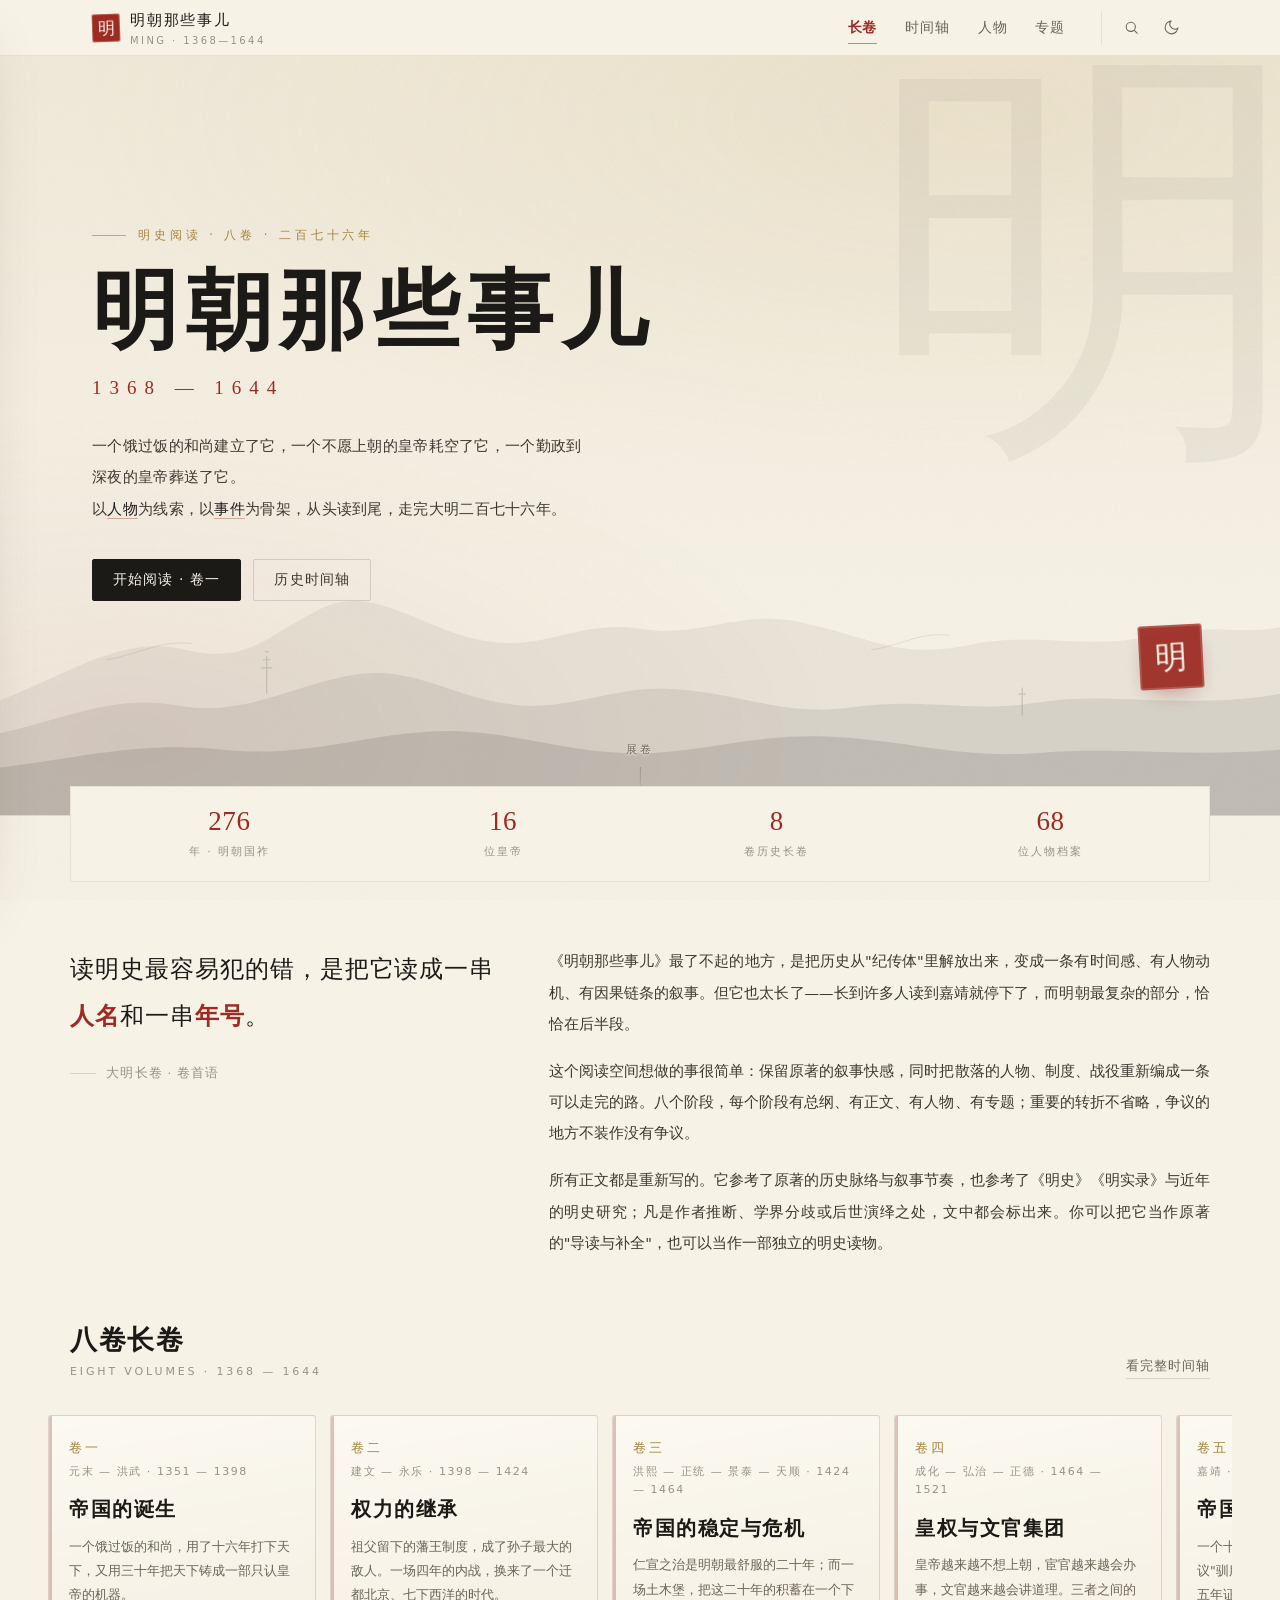
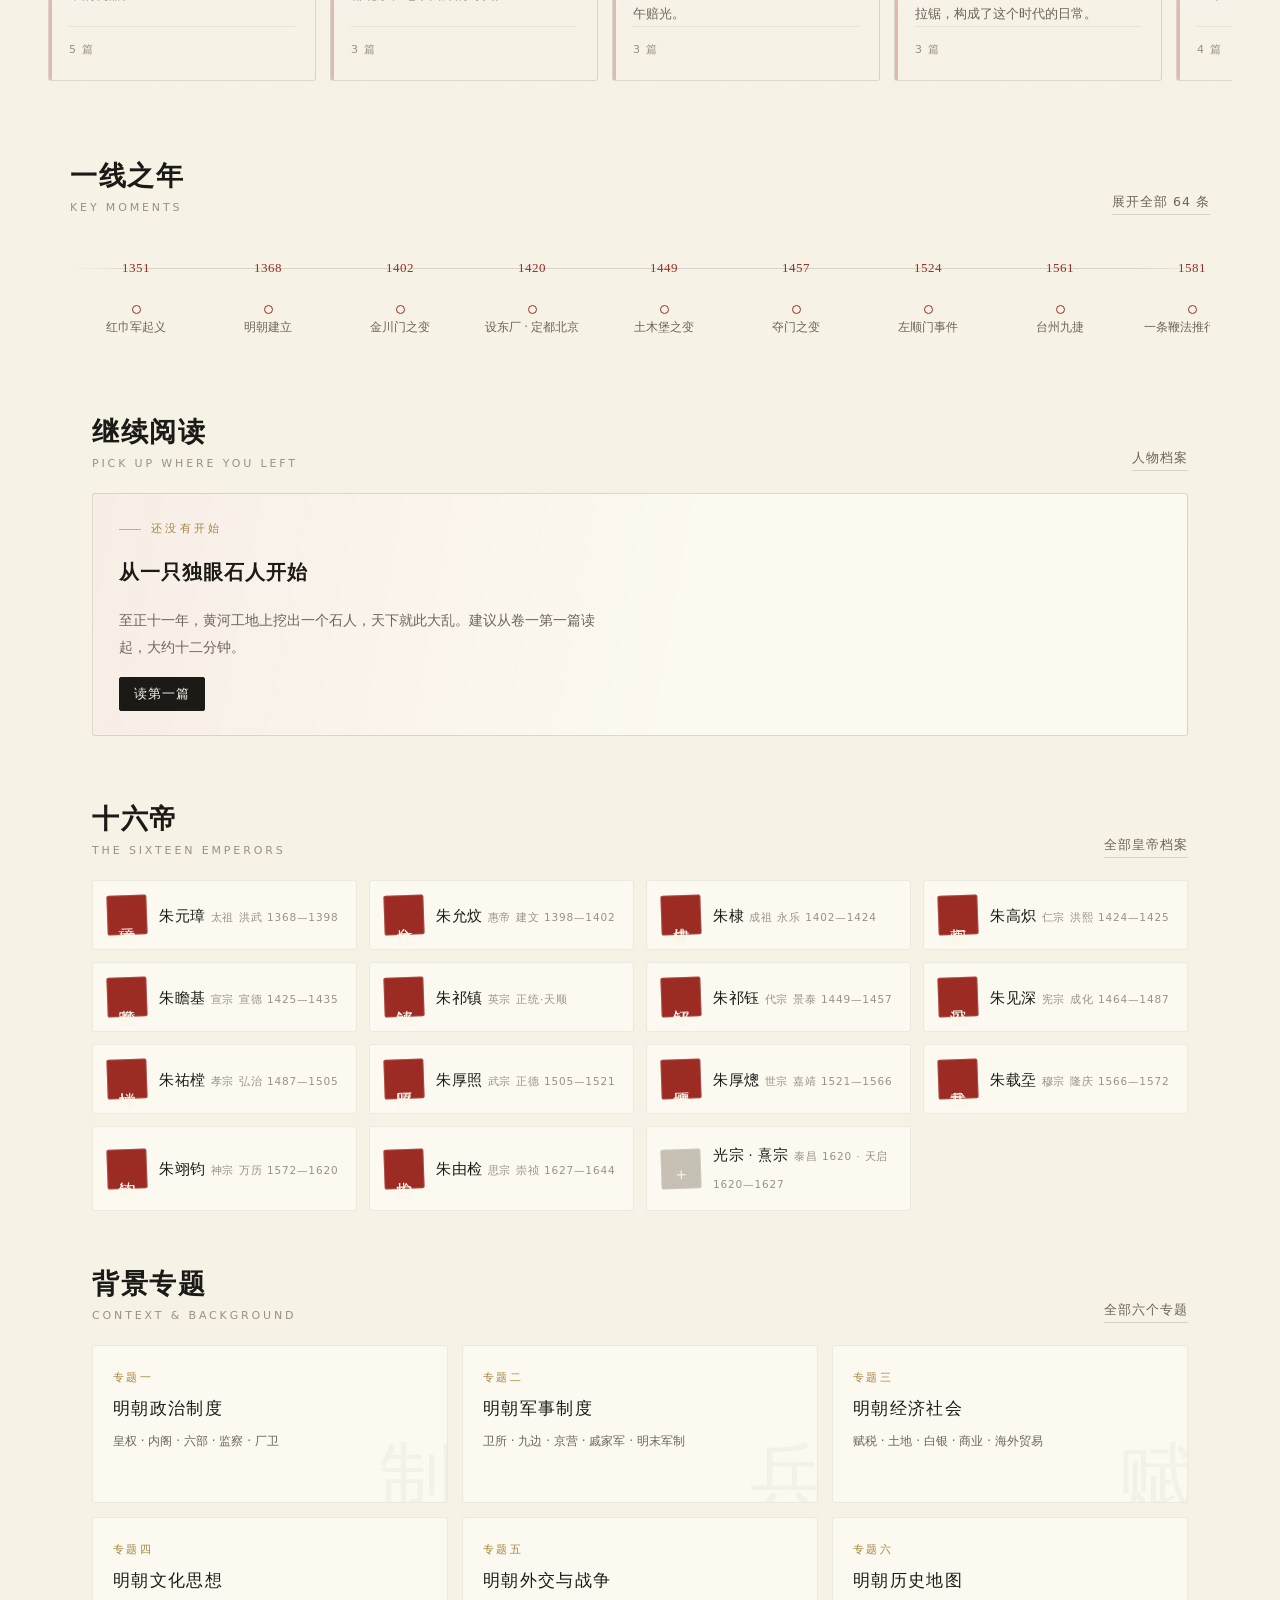
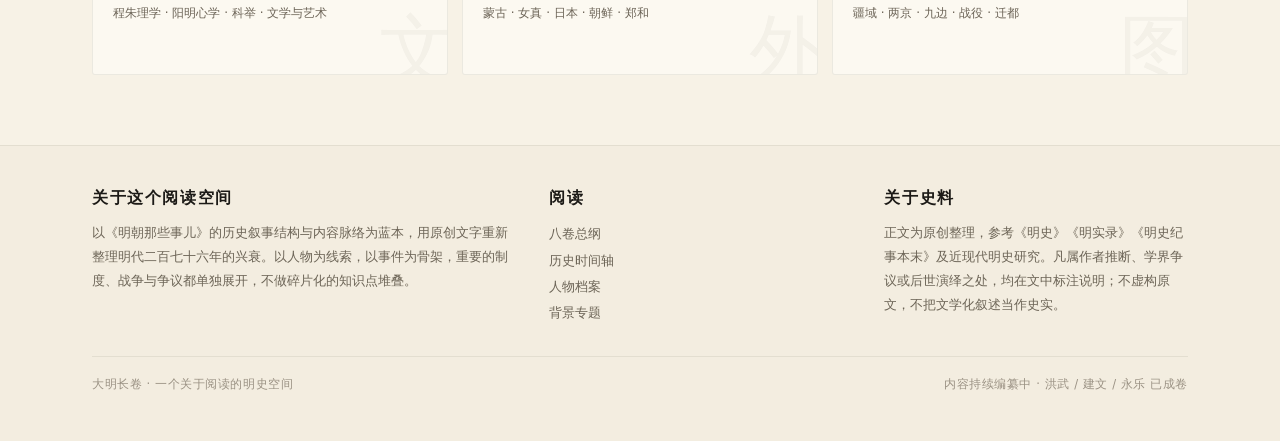
==== commit 6844fe51: "补齐八卷：新增成化、弘治、严嵩徐阶、倭患、海瑞、三大征、萨尔浒、东林、己巳、李定国等十篇长文，人物档案增至 68 位" ====
--- a/index.html
+++ b/index.html
@@ -4,7 +4,7 @@
 <meta charset="UTF-8">
 <meta name="viewport" content="width=device-width, initial-scale=1, viewport-fit=cover">
 <title>明朝那些事儿 · 明代历史沉浸式阅读</title>
-<meta name="description" content="以《明朝那些事儿》的历史脉络为蓝本，用原创文字重述明代二百七十六年：八卷、十六篇长文、五十余位人物档案、六个背景专题。">
+<meta name="description" content="以《明朝那些事儿》的历史脉络为蓝本，用原创文字重述明代二百七十六年：八卷、二十六篇长文、六十余位人物档案、六个背景专题。">
 <link rel="icon" href="assets/img/favicon.svg" type="image/svg+xml">
 <link rel="stylesheet" href="assets/css/base.css">
 <link rel="stylesheet" href="assets/css/pages.css">
@@ -59,7 +59,7 @@
   <section class="tl-mini wrap">
     <div class="sec-head reveal">
       <h2 class="sec-title">一线之年<small>KEY MOMENTS</small></h2>
-      <a class="sec-more" href="timeline.html">展开全部 59 条</a>
+      <a class="sec-more" href="timeline.html">展开全部 64 条</a>
     </div>
     <div class="tl-rail" id="tlRail"></div>
   </section>
@@ -95,10 +95,15 @@
 
 <script src="assets/js/data/volumes.js"></script>
 <script src="assets/js/data/people.js"></script>
+<script src="assets/js/data/people-ext.js"></script>
 <script src="assets/js/data/topics.js"></script>
 <script src="assets/js/data/chapters-1.js"></script>
 <script src="assets/js/data/chapters-2.js"></script>
 <script src="assets/js/data/chapters-3.js"></script>
+<script src="assets/js/data/chapters-4.js"></script>
+<script src="assets/js/data/chapters-5.js"></script>
+<script src="assets/js/data/chapters-6.js"></script>
+<script src="assets/js/data/chapters-7.js"></script>
 <script src="assets/js/core.js"></script>
 <script>
 (function(){
@@ -113,7 +118,7 @@
     ['276', '年 · 明朝国祚'],
     ['16', '位皇帝'],
     ['8', '卷历史长卷'],
-    ['54', '位人物档案'],
+    [String(M.people.length), '位人物档案'],
   ].map(([n, l]) => `<div class="stat-cell"><div class="stat-num">${n}</div><div class="stat-lab">${l}</div></div>`).join('');
 
   /* 引言 */
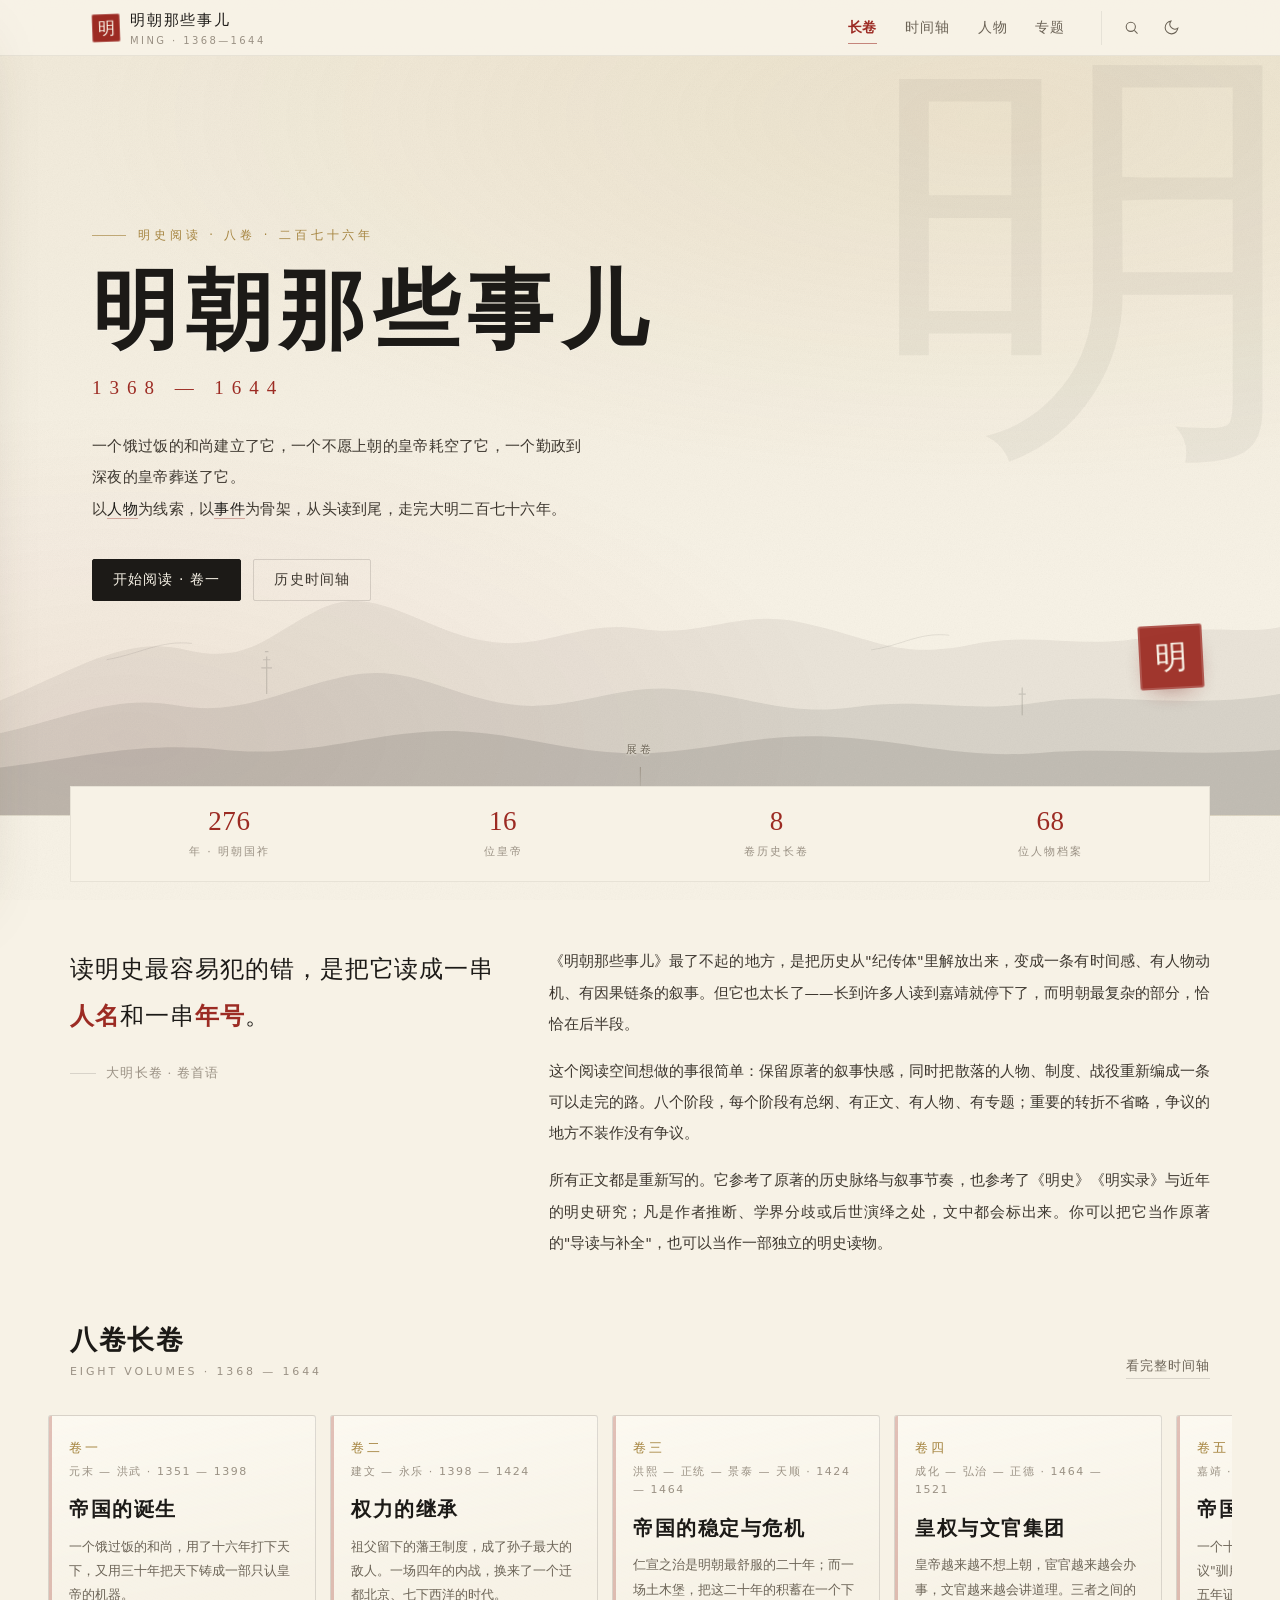
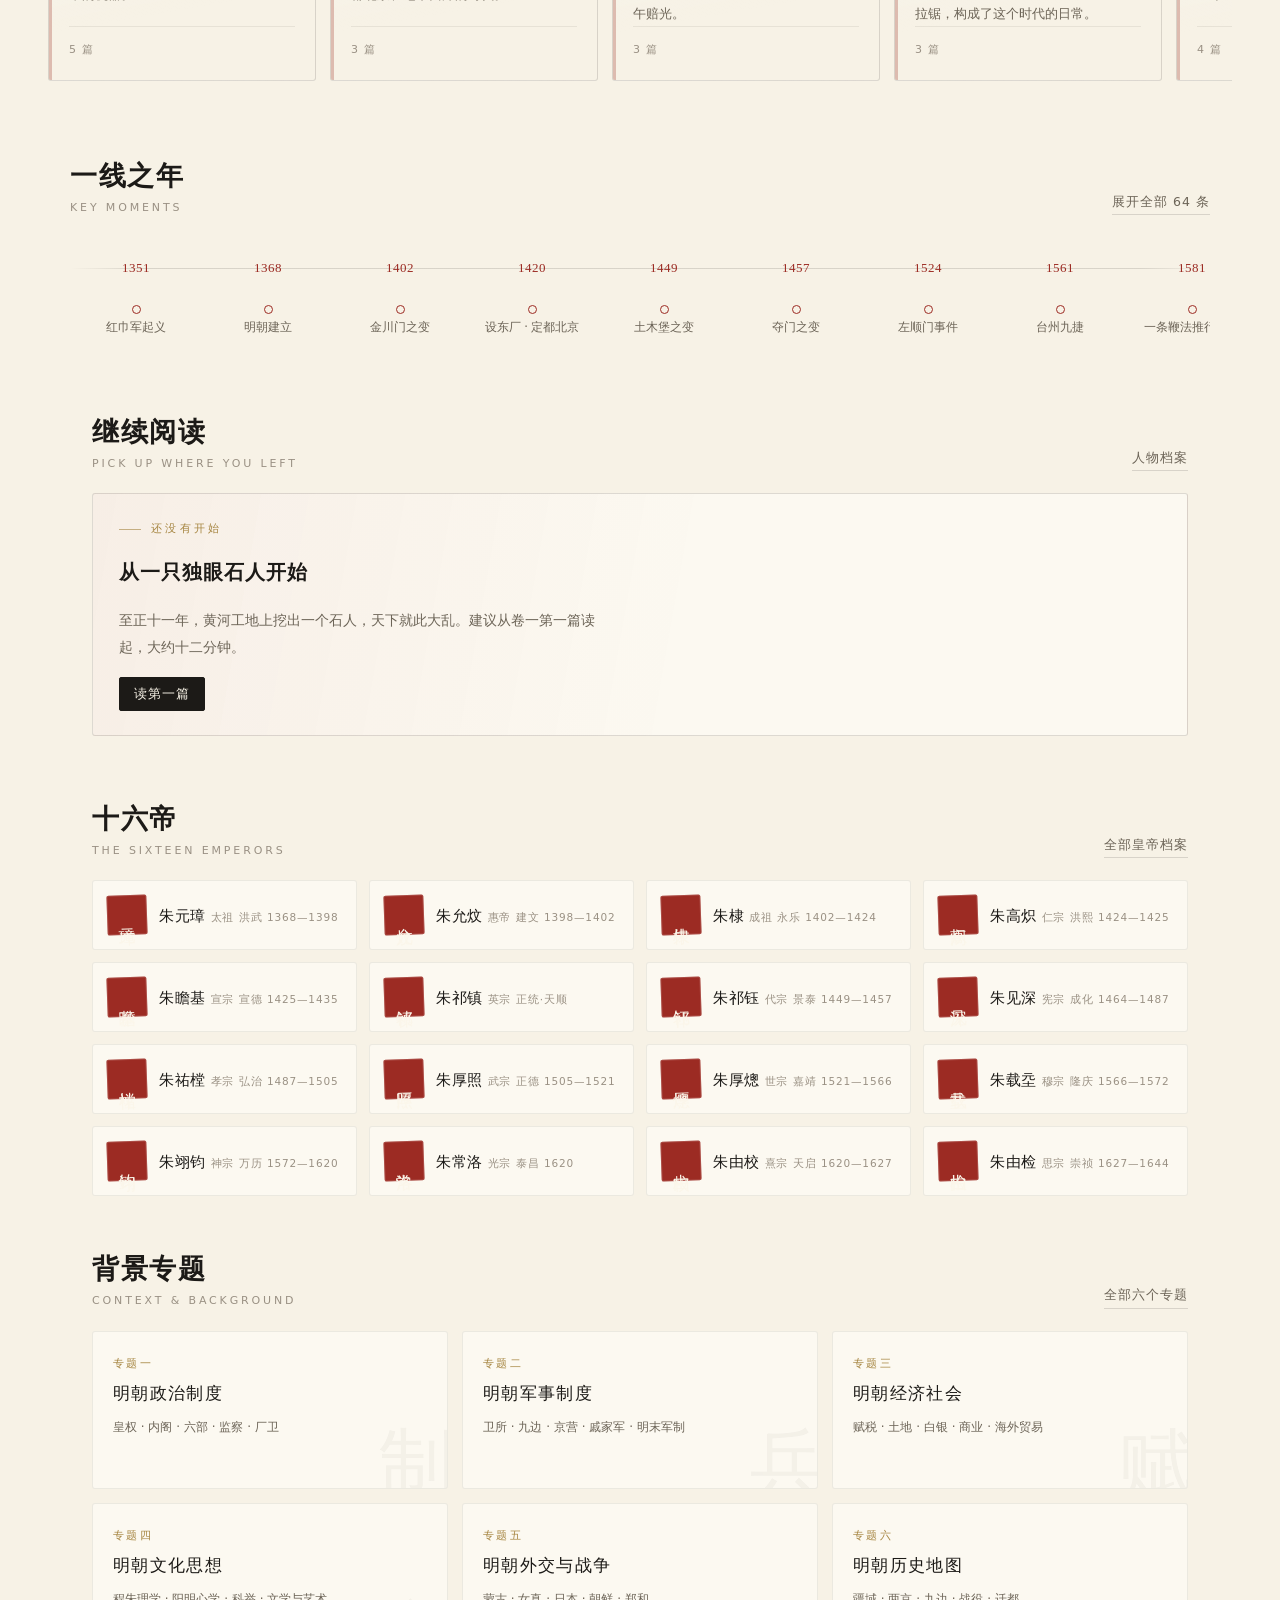
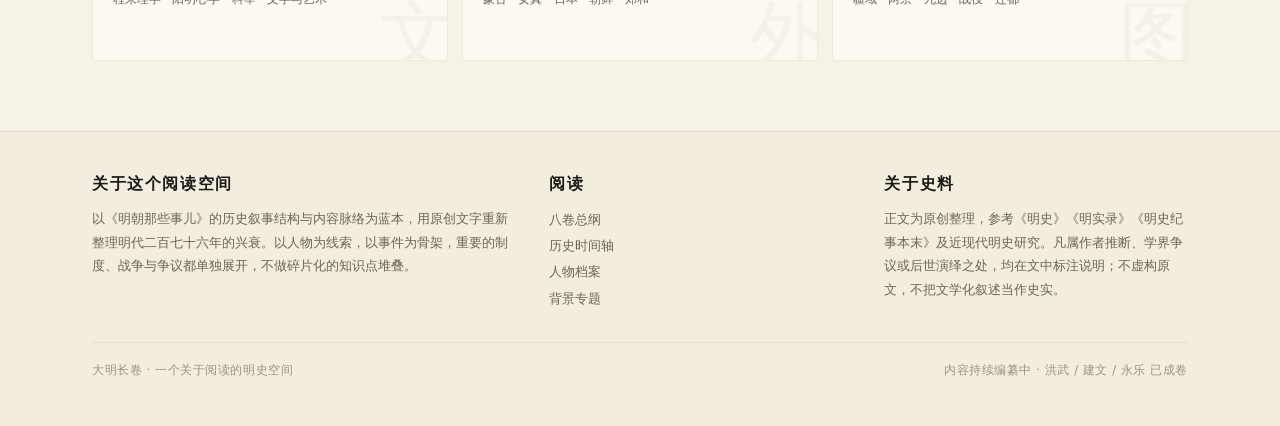
==== commit 1d1af6d1: "首页十六帝补齐光宗、熹宗，移除占位卡；卷末说明改为实际篇数" ====
--- a/index.html
+++ b/index.html
@@ -212,6 +212,8 @@
     ['zhuhouzhong', '世宗', '嘉靖 1521—1566'],
     ['zhuzaihou', '穆宗', '隆庆 1566—1572'],
     ['zhuyijun', '神宗', '万历 1572—1620'],
+    ['zhuchangluo', '光宗', '泰昌 1620'],
+    ['zhuyoujiao', '熹宗', '天启 1620—1627'],
     ['zhuyoujian', '思宗', '崇祯 1627—1644'],
   ];
   $('#empRow').innerHTML = EMP.map(([id, miao, reign]) => {
@@ -220,10 +222,7 @@
       <span class="emp-seal">${p ? M.sealChar(p) : '明'}</span>
       <span><span class="emp-name">${p ? p.name : '待补'} <span style="font-size:10.5px;color:var(--ink-4)">${miao}</span></span>
       <span class="emp-meta">${reign}</span></span></a>`;
-  }).join('') + `<a class="emp pending" href="timeline.html">
-      <span class="emp-seal">＋</span>
-      <span><span class="emp-name">光宗 · 熹宗</span>
-      <span class="emp-meta">泰昌 1620 · 天启 1620—1627</span></span></a>`;
+  }).join('');
 
   /* 专题 */
   $('#topicGrid').innerHTML = M.topics.map(M.topicCard).join('');
